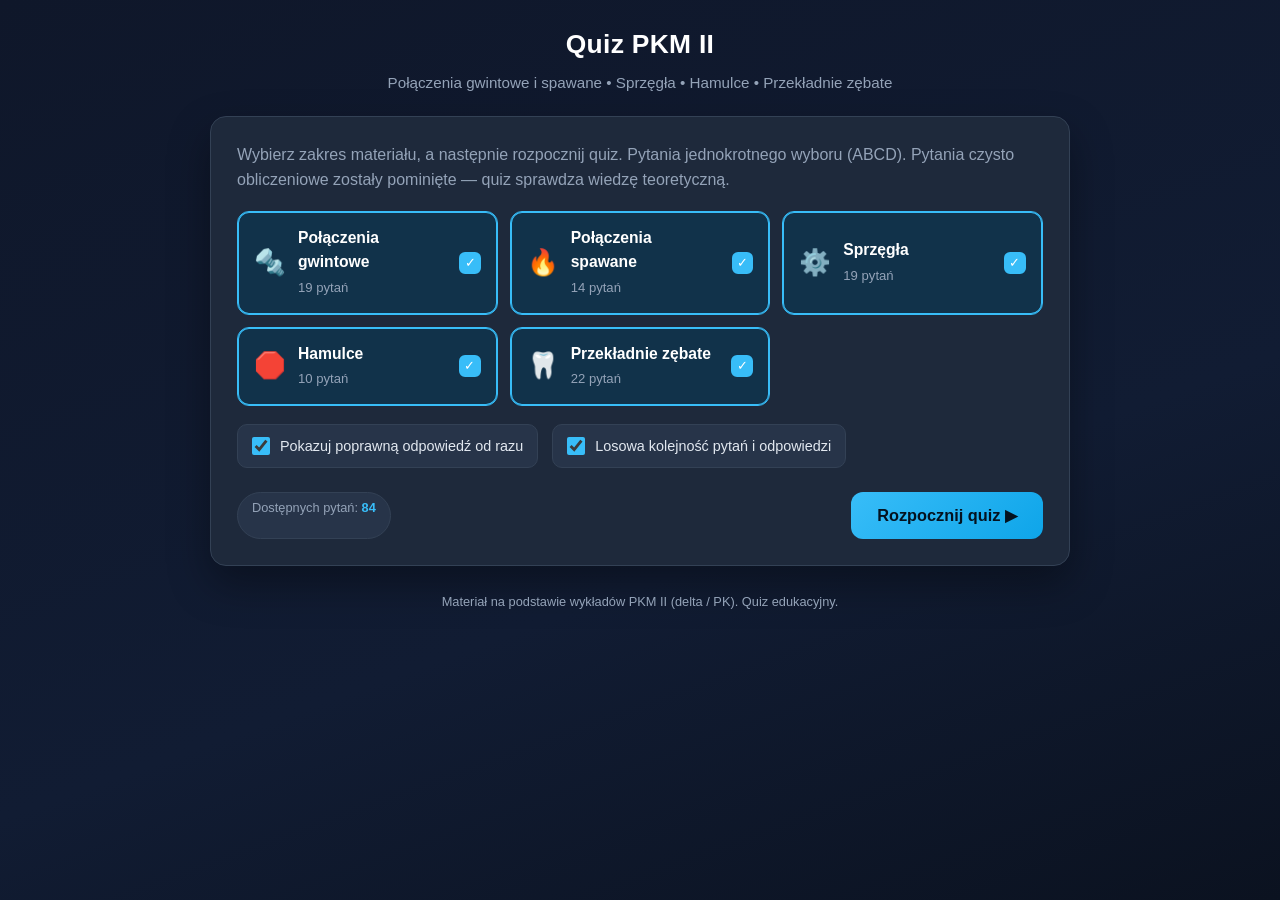
==== index.html @ de13b230 "Add interactive ABCD quiz (PKM II: połączenia, sprzęgła, hamulce, przekładnie) Co-authored-by: Kongz" ====
<!DOCTYPE html>
<html lang="pl">
<head>
<meta charset="UTF-8">
<meta name="viewport" content="width=device-width, initial-scale=1.0">
<title>Quiz PKM II — Połączenia, Sprzęgła, Hamulce, Przekładnie</title>
<style>
  :root{
    --bg:#0f172a; --bg2:#1e293b; --card:#1e293b; --card2:#273449;
    --accent:#38bdf8; --accent2:#0ea5e9; --good:#22c55e; --bad:#ef4444;
    --txt:#e2e8f0; --muted:#94a3b8; --border:#334155; --gold:#fbbf24;
  }
  *{box-sizing:border-box;margin:0;padding:0}
  body{
    font-family:'Segoe UI',Roboto,Helvetica,Arial,sans-serif;
    background:linear-gradient(160deg,#0f172a 0%,#111c33 60%,#0b1220 100%);
    color:var(--txt); min-height:100vh; line-height:1.55;
    padding:24px 14px;
  }
  .wrap{max-width:860px;margin:0 auto}
  header.top{text-align:center;margin-bottom:22px}
  header.top h1{font-size:1.65rem;color:#fff;letter-spacing:.3px}
  header.top p{color:var(--muted);margin-top:6px;font-size:.95rem}
  .card{
    background:var(--card); border:1px solid var(--border);
    border-radius:16px; padding:26px; box-shadow:0 18px 40px rgba(0,0,0,.35);
  }
  .lead{color:var(--muted);margin-bottom:18px;font-size:1rem}
  .topics{display:grid;grid-template-columns:repeat(auto-fit,minmax(220px,1fr));gap:12px;margin:18px 0}
  .topic{
    background:var(--card2); border:1px solid var(--border); border-radius:12px;
    padding:14px 16px; cursor:pointer; display:flex;align-items:center;gap:12px;
    transition:.18s; user-select:none;
  }
  .topic:hover{border-color:var(--accent);transform:translateY(-2px)}
  .topic.sel{border-color:var(--accent);background:#11324a;box-shadow:0 0 0 1px var(--accent) inset}
  .topic .ico{font-size:1.6rem;line-height:1}
  .topic .meta b{display:block;color:#fff;font-size:.98rem}
  .topic .meta span{color:var(--muted);font-size:.82rem}
  .topic .chk{margin-left:auto;width:22px;height:22px;border-radius:6px;border:2px solid var(--border);display:flex;align-items:center;justify-content:center;font-size:.8rem;color:#fff}
  .topic.sel .chk{background:var(--accent);border-color:var(--accent)}
  .row{display:flex;gap:14px;flex-wrap:wrap;align-items:center;margin-top:10px}
  .opt-toggle{display:flex;align-items:center;gap:10px;background:var(--card2);border:1px solid var(--border);border-radius:10px;padding:10px 14px}
  .opt-toggle input{width:18px;height:18px;accent-color:var(--accent)}
  .opt-toggle label{font-size:.9rem;color:var(--txt);cursor:pointer}
  .btn{
    background:linear-gradient(135deg,var(--accent),var(--accent2));
    color:#04121f;font-weight:700;border:none;border-radius:12px;
    padding:14px 26px;font-size:1.02rem;cursor:pointer;transition:.18s;
  }
  .btn:hover{filter:brightness(1.08);transform:translateY(-1px)}
  .btn:disabled{opacity:.45;cursor:not-allowed;transform:none}
  .btn.ghost{background:transparent;border:1px solid var(--border);color:var(--txt);font-weight:600}
  .btn.ghost:hover{border-color:var(--accent)}
  .actions{display:flex;justify-content:space-between;gap:12px;margin-top:24px;flex-wrap:wrap}
  .qhead{display:flex;justify-content:space-between;align-items:center;margin-bottom:14px;flex-wrap:wrap;gap:8px}
  .pill{background:var(--card2);border:1px solid var(--border);border-radius:999px;padding:5px 14px;font-size:.8rem;color:var(--muted)}
  .pill b{color:var(--accent)}
  .bar{height:8px;background:var(--card2);border-radius:999px;overflow:hidden;margin-bottom:22px;border:1px solid var(--border)}
  .bar>i{display:block;height:100%;background:linear-gradient(90deg,var(--accent),var(--good));width:0;transition:width .35s}
  .qtopic{font-size:.78rem;text-transform:uppercase;letter-spacing:1px;color:var(--gold);margin-bottom:8px;font-weight:700}
  .qtext{font-size:1.18rem;color:#fff;margin-bottom:20px;font-weight:600}
  .answers{display:flex;flex-direction:column;gap:12px}
  .ans{
    display:flex;gap:14px;align-items:flex-start;background:var(--card2);
    border:1.5px solid var(--border);border-radius:12px;padding:14px 16px;cursor:pointer;
    transition:.15s;font-size:1rem;
  }
  .ans:hover{border-color:var(--accent)}
  .ans .lt{font-weight:800;color:var(--accent);min-width:22px}
  .ans.sel{border-color:var(--accent);background:#11324a}
  .ans.correct{border-color:var(--good);background:rgba(34,197,94,.13)}
  .ans.correct .lt{color:var(--good)}
  .ans.wrong{border-color:var(--bad);background:rgba(239,68,68,.13)}
  .ans.wrong .lt{color:var(--bad)}
  .ans.locked{cursor:default;pointer-events:none}
  .feedback{margin-top:16px;padding:13px 16px;border-radius:10px;font-size:.95rem;display:none}
  .feedback.show{display:block}
  .feedback.ok{background:rgba(34,197,94,.12);border:1px solid var(--good);color:#bbf7d0}
  .feedback.no{background:rgba(239,68,68,.12);border:1px solid var(--bad);color:#fecaca}
  .score-big{font-size:3.4rem;font-weight:800;text-align:center;color:#fff;line-height:1}
  .score-sub{text-align:center;color:var(--muted);margin:8px 0 4px}
  .grade{text-align:center;font-size:1.3rem;font-weight:700;margin:10px 0 22px}
  .review h3{color:#fff;margin:22px 0 12px;font-size:1.1rem}
  .ritem{background:var(--card2);border:1px solid var(--border);border-radius:12px;padding:14px 16px;margin-bottom:12px}
  .ritem .rq{font-weight:600;color:#fff;margin-bottom:8px}
  .ritem .ra{font-size:.92rem;margin:3px 0}
  .ra.user.bad{color:#fca5a5}
  .ra.corr{color:#86efac}
  .ritem .rtopic{font-size:.72rem;text-transform:uppercase;letter-spacing:1px;color:var(--gold);margin-bottom:6px;font-weight:700}
  .hidden{display:none}
  .center{text-align:center}
  footer{text-align:center;color:var(--muted);font-size:.8rem;margin-top:26px}
  @media(max-width:560px){header.top h1{font-size:1.3rem}.qtext{font-size:1.05rem}.card{padding:18px}}
</style>
</head>
<body>
<div class="wrap">
  <header class="top">
    <h1>Quiz PKM II</h1>
    <p>Połączenia gwintowe i spawane • Sprzęgła • Hamulce • Przekładnie zębate</p>
  </header>

  <section id="start" class="card">
    <p class="lead">Wybierz zakres materiału, a następnie rozpocznij quiz. Pytania jednokrotnego wyboru (ABCD). Pytania czysto obliczeniowe zostały pominięte — quiz sprawdza wiedzę teoretyczną.</p>
    <div class="topics" id="topicList"></div>
    <div class="row">
      <div class="opt-toggle">
        <input type="checkbox" id="optInstant" checked>
        <label for="optInstant">Pokazuj poprawną odpowiedź od razu</label>
      </div>
      <div class="opt-toggle">
        <input type="checkbox" id="optShuffle" checked>
        <label for="optShuffle">Losowa kolejność pytań i odpowiedzi</label>
      </div>
    </div>
    <div class="actions">
      <span class="pill">Dostępnych pytań: <b id="poolCount">0</b></span>
      <button class="btn" id="startBtn">Rozpocznij quiz &#9654;</button>
    </div>
  </section>

  <section id="quiz" class="card hidden">
    <div class="qhead">
      <span class="pill">Pytanie <b id="qNum">1</b> / <span id="qTot">0</span></span>
      <span class="pill">Wynik: <b id="liveScore">0</b></span>
    </div>
    <div class="bar"><i id="progBar"></i></div>
    <div class="qtopic" id="qTopic"></div>
    <div class="qtext" id="qText"></div>
    <div class="answers" id="answers"></div>
    <div class="feedback" id="feedback"></div>
    <div class="actions">
      <button class="btn ghost" id="quitBtn">Zakończ</button>
      <button class="btn" id="nextBtn" disabled>Dalej &#8594;</button>
    </div>
  </section>

  <section id="results" class="card hidden">
    <div class="score-big" id="finalScore">0 / 0</div>
    <div class="score-sub" id="finalPct">0%</div>
    <div class="grade" id="finalGrade"></div>
    <div class="center">
      <button class="btn" id="restartBtn">Zagraj ponownie &#8635;</button>
    </div>
    <div class="review" id="review"></div>
  </section>

  <footer>Materiał na podstawie wykładów PKM II (delta / PK). Quiz edukacyjny.</footer>
</div>

<script>
const TOPICS = {
  gwint:  {name:"Połączenia gwintowe", ico:"\uD83D\uDD29"},
  spaw:   {name:"Połączenia spawane",  ico:"\uD83D\uDD25"},
  sprz:   {name:"Sprzęgła",            ico:"\u2699\uFE0F"},
  ham:    {name:"Hamulce",             ico:"\uD83D\uDED1"},
  przek:  {name:"Przekładnie zębate",  ico:"\uD83E\uDDB7"},
};

const QUESTIONS = [
{t:"gwint",q:"Co oznacza wielkość p_dop (k_d) w połączeniach gwintowych?",
 a:["Dopuszczalny nacisk powierzchniowy między zwojami gwintu","Dopuszczalne naprężenie rozciągające rdzenia śruby","Moment dokręcania nakrętki","Współczynnik tarcia w gwincie"],c:0},
{t:"gwint",q:"Które połączenie gwintowe ma najwyższe dopuszczalne naciski k_d?",
 a:["Ruchowe (przekładnie)","Półruchowe (rzadko poruszane)","Spoczynkowe (elementy złączne)","Wszystkie mają jednakowe"],c:2},
{t:"gwint",q:"Jaką wysokość nakrętki m przyjmuje się dla normalnych łączników gwintowych w połączeniach spoczynkowych?",
 a:["m = 0,8d","m = 0,3d","m = 1,5d","m = 2,5d"],c:0},
{t:"gwint",q:"Jaką wysokość nakrętki przyjmuje się dla połączeń ruchowych?",
 a:["m = 0,5d","m = (1,5 ÷ 2,0)d","m = 0,8d","m = 0,2d"],c:1},
{t:"gwint",q:"Przykładem śruby obciążonej wyłącznie siłą osiową jest:",
 a:["Śruba podnośnika (napędowa)","Hak dźwigowy","Śruba przenosząca siły poprzeczne","Śruba mocująca koło pasowe"],c:1},
{t:"gwint",q:"Śruba podnośnikowa (napędowa) jest typowym przykładem śruby obciążonej:",
 a:["Tylko siłą poprzeczną","Tylko momentem gnącym","Siłą osiową i momentem skręcającym","Wyłącznie wyboczeniem"],c:2},
{t:"gwint",q:"Długie śruby ściskane należy dodatkowo sprawdzić na:",
 a:["Wyboczenie (warunek stateczności)","Naciski dopuszczalne zwojów","Szczelność połączenia","Zmęczenie cieplne"],c:0},
{t:"gwint",q:"Wzór Eulera (σkr = π²E/λ²) stosuje się przy wyboczeniu:",
 a:["Sprężystym (λ ≥ λgr)","Sprężysto-plastycznym (λ < λgr)","Niezależnie od smukłości","Tylko dla śrub krótkich"],c:0},
{t:"gwint",q:"Wzór Tetmajera (σkr = σo − bλ) opisuje wyboczenie:",
 a:["Sprężyste","Sprężysto-plastyczne (λ < λgr)","Wyłącznie statyczne","Zmęczeniowe"],c:1},
{t:"gwint",q:"O charakterze wyboczenia śruby (sprężyste / niesprężyste) decyduje przede wszystkim:",
 a:["Materiał nakrętki","Smukłość λ oraz sposób zamocowania","Skok gwintu","Kolor powłoki ochronnej"],c:1},
{t:"gwint",q:"Optymalnym obciążeniem śruby jest:",
 a:["Obciążenie momentem gnącym","Obciążenie siłą osiową","Obciążenie siłą poprzeczną","Obciążenie cieplne"],c:1},
{t:"gwint",q:"Dodatkowe naprężenia gnące w śrubie (od nieprostopadłości powierzchni oporowej):",
 a:["Zwiększają nośność zmęczeniową","Znacznie obniżają nośność zmęczeniową","Nie mają znaczenia","Występują tylko przy ściskaniu"],c:1},
{t:"gwint",q:"Aby zmniejszyć ugięcie i naprężenia gnące śruby, należy dążyć do tego, by śruba była:",
 a:["Krótka i sztywna (mała smukłość)","Bardziej elastyczna/smukła (duże l/dr)","Wykonana z żeliwa","O dużej średnicy rdzenia"],c:1},
{t:"gwint",q:"Jakie trzy stany rozróżnia się przy analizie śruby napiętej wstępnie?",
 a:["Stan zimny, ciepły i gorący","Stan początkowy, montażowy i roboczy","Stan I, II i III biegu","Stan jałowy, częściowy i pełny"],c:1},
{t:"gwint",q:"Współczynnik χ w połączeniu śrubowym napiętym wstępnie to:",
 a:["Współczynnik obciążenia złącza śrubowego","Współczynnik tarcia gwintu","Smukłość graniczna","Sprawność połączenia"],c:0},
{t:"gwint",q:"Zacisk resztkowy kołnierzy Qz dobiera się tak, aby:",
 a:["Zminimalizować masę śruby","Zapewnić szczelność połączenia","Zwiększyć skok gwintu","Wyeliminować tarcie"],c:1},
{t:"gwint",q:"Liczba czynnych zwojów gwintu nakrętki i zależy głównie od:",
 a:["Wysokości nakrętki, skoku i krotności gwintu","Koloru materiału","Momentu gnącego","Prędkości obrotowej"],c:0},
{t:"gwint",q:"Współczynnik swobodnej długości μw przy wyboczeniu śruby zależy od:",
 a:["Materiału nakrętki","Sposobu zamocowania (utwierdzenia) śruby","Skoku gwintu","Temperatury otoczenia"],c:1},
{t:"gwint",q:"Warunek wytrzymałościowy śruby obciążonej siłą osiową dotyczy przede wszystkim:",
 a:["Naprężeń ścinających","Naprężeń rozciągających w rdzeniu","Naprężeń docisku zwojów","Momentu skręcającego"],c:1},

{t:"spaw",q:"Połączenie spawane zalicza się do połączeń:",
 a:["Rozłącznych","Nierozłącznych","Spoczynkowych ruchomych","Ciernych"],c:1},
{t:"spaw",q:"Spoina powstaje w wyniku:",
 a:["Skręcenia śrub","Stopienia i krzepnięcia stopiwa oraz materiałów rodzimych","Zgrzewania na zimno","Klejenia powierzchni"],c:1},
{t:"spaw",q:"Spoinami czołowymi łączy się elementy:",
 a:["Nasunięte na siebie przez otwory","Dosunięte do siebie czołami","Nachylone, wypełniając kąt między nimi","Tylko rury"],c:1},
{t:"spaw",q:"Kształt rowka spoiny czołowej przypomina wielkie litery:",
 a:["A, B, C, D","I, V, Y, X, U, J, K","O, P, Q, R","L, M, N, T"],c:1},
{t:"spaw",q:"Spoina pachwinowa ma w przekroju kształt:",
 a:["Trójkąta równoramiennego","Koła","Prostokąta","Trapezu"],c:0},
{t:"spaw",q:"Spoinami pachwinowymi łączy się elementy:",
 a:["Dosunięte czołami","Nachylone względem siebie, wypełniając spoiwem kąt","Tylko o jednakowej grubości","Wyłącznie blachy cienkie"],c:1},
{t:"spaw",q:"Spoinami otworowymi łączy się elementy:",
 a:["Dosunięte czołami","Nasunięte na siebie — w jednym wykonuje się otwory wypełniane spoiną","Nachylone pod kątem prostym","Rozsunięte i opasane cięgnem"],c:1},
{t:"spaw",q:"We wzorze na naprężenie dopuszczalne w spoinie k' = z₀·z·k_r, wielkość z₀ oznacza:",
 a:["Współczynnik jakości spoiny","Współczynnik wytrzymałości statycznej","Naprężenie dopuszczalne materiału rodzimego","Liczbę spoin"],c:1},
{t:"spaw",q:"Współczynnik jakości spoiny z (0,5 ÷ 1,0) zależy od:",
 a:["Konstrukcji i staranności wykonania spoiny","Temperatury otoczenia","Koloru materiału","Prędkości spawania wyłącznie"],c:0},
{t:"spaw",q:"Skrót SWC w połączeniu spawanym oznacza:",
 a:["Strefę wpływu ciepła","Standardowy współczynnik ciągliwości","Spoinę współczynnikową czołową","Stan wytrzymałości chwilowej"],c:0},
{t:"spaw",q:"Wg Eurokodu 3 efektywną grubość spoiny pachwinowej a przyjmuje się jako:",
 a:["Pełną szerokość elementu","Wysokość największego trójkąta wpisanego w przekrój spoiny","Grubość cieńszego elementu","Długość lica spoiny"],c:1},
{t:"spaw",q:"Minimum technologiczne grubości spoiny pachwinowej wg Eurokodu 3 wynosi:",
 a:["a ≥ 1 mm","a ≥ 3 mm","a ≥ 10 mm","a ≥ 0,5 mm"],c:1},
{t:"spaw",q:"Sprężysto-plastyczny stan odkształceń w spoinie:",
 a:["Jest dopuszczalny przy obciążeniach statycznych, ale niepożądany przy zmęczeniowych","Jest zawsze niedopuszczalny","Występuje tylko w spoinach otworowych","Zwiększa trwałość zmęczeniową"],c:0},
{t:"spaw",q:"Zasadniczym elementem złącza spawanego jest:",
 a:["Nit","Spoina","Nakrętka","Kołek"],c:1},

{t:"sprz",q:"Sprzęgło to zespół służący do:",
 a:["Trwałej zmiany kierunku momentu obrotowego","Łączenia wałów i przekazywania momentu obrotowego bez trwałej zmiany jego wartości i kierunku","Hamowania członu ruchomego","Zmiany prędkości obrotowej i momentu"],c:1},
{t:"sprz",q:"Z jakich podstawowych członów składa się sprzęgło?",
 a:["Czynnego (napędzającego), biernego (napędzanego) i łącznika","Tłoka, korbowodu i wału","Bębna, szczęki i okładziny","Zębnika, koła i wałka pośredniego"],c:0},
{t:"sprz",q:"Który z poniższych NIE jest rodzajem łącznika w sprzęgle?",
 a:["Ciało stałe (mechaniczny)","Siły pola elektromagnetycznego","Ciecz (hydrodynamiczny)","Strumień świetlny"],c:3},
{t:"sprz",q:"Przemieszczenia względne wałów łączonych sprzęgłem dzieli się na:",
 a:["Osiowe, promieniowe i kątowe","Pionowe, poziome i skośne","Statyczne, dynamiczne i cieplne","Sprężyste i plastyczne"],c:0},
{t:"sprz",q:"Współczynnik przeciążenia K wiąże moment maksymalny z nominalnym wzorem:",
 a:["Mmax = K + M","Mmax = K · M","Mmax = M / K","Mmax = K²·M"],c:1},
{t:"sprz",q:"Do sprzęgieł nierozłącznych mechanicznych zalicza się:",
 a:["Sztywne, samonastawne i podatne","Cierne i elektromagnetyczne","Odśrodkowe i bezpieczeństwa","Hydrodynamiczne i synchroniczne"],c:0},
{t:"sprz",q:"Sprzęgła nierozłączne to takie, w których:",
 a:["Można je rozłączyć w dowolnej chwili pracy","Człon czynny i bierny połączone są trwale — rozłączane tylko przy demontażu","Moment przenoszony jest przez tarcie","Następuje samoczynne rozłączenie po przeciążeniu"],c:1},
{t:"sprz",q:"Sprzęgła sztywne wymagają od łączonych wałów:",
 a:["Dużej niewspółosiowości","Zachowania współosiowości","Zmiennego kąta przekoszenia","Dużych drgań skrętnych"],c:1},
{t:"sprz",q:"Sprzęgła samonastawne umożliwiają łączenie wałów:",
 a:["Przy dużych zmianach położenia kątowego","W przypadku niewielkich zmian względnego położenia osi","Tylko idealnie współosiowych","Wyłącznie w napędach hydraulicznych"],c:1},
{t:"sprz",q:"Sprzęgła podatne stosuje się głównie, gdy w układzie występują:",
 a:["Duże drgania (tłumienie drgań skrętnych)","Wyłącznie obciążenia statyczne","Bardzo małe prędkości","Brak momentu obrotowego"],c:0},
{t:"sprz",q:"Zamierzone zmiany położenia kątowego wałów realizuje się przy pomocy sprzęgieł:",
 a:["Sztywnych","Przegubowych (Cardana)","Ciernych wielopłytkowych","Odśrodkowych"],c:1},
{t:"sprz",q:"Pojedyncze sprzęgło przegubowe (Cardana) przenosi ruch:",
 a:["Zawsze jednostajnie","Niejednostajnie (zmienna prędkość kątowa wału biernego)","Bez przenoszenia momentu","Tylko przy współosiowości"],c:1},
{t:"sprz",q:"Zastosowanie podwójnego sprzęgła przegubowego z wałkiem pośrednim pozwala na:",
 a:["Synchronizację prędkości kątowych — jednostajną pracę maszyny","Zwiększenie niejednostajności biegu","Eliminację momentu obrotowego","Zamianę ruchu obrotowego na postępowy"],c:0},
{t:"sprz",q:"W sprzęgłach ciernych moment obrotowy przenoszony jest przez:",
 a:["Tarcie (warunek M_T ≥ K·M)","Zazębienie kół zębatych","Pole elektromagnetyczne","Strumień cieczy"],c:0},
{t:"sprz",q:"Do sprzęgieł samoczynnych zalicza się sprzęgła:",
 a:["Bezpieczeństwa, jednokierunkowe i odśrodkowe","Sztywne i podatne","Synchroniczne i kształtowe","Przegubowe i teleskopowe"],c:0},
{t:"sprz",q:"Sprzęgło bezpieczeństwa (np. kulkowe, wielopłytkowe) działa tak, że:",
 a:["Trwale blokuje wały","Po przeciążeniu następuje poślizg i spadek przenoszonego momentu","Zwiększa moment przy przeciążeniu","Zmienia kierunek obrotów"],c:1},
{t:"sprz",q:"Niemiecka norma DIN 740-2 dotyczy przede wszystkim:",
 a:["Wymiarowania i doboru sprzęgieł podatnych","Obliczeń spoin pachwinowych","Doboru łożysk tocznych","Geometrii kół zębatych"],c:0},
{t:"sprz",q:"O wyborze rodzaju sprzęgła (np. cierne vs synchroniczne) decyduje głównie:",
 a:["Kolor obudowy","Różnica prędkości łączonych wałów","Masa nakrętki","Liczba zębów koła"],c:1},
{t:"sprz",q:"Nominalny moment obrotowy przenoszony przez sprzęgło można wyznaczyć ze wzoru:",
 a:["M = N/ω (gdzie N – moc, ω – prędkość kątowa)","M = ω/N","M = N·ω²","M = z·m"],c:0},

{t:"ham",q:"Hamulce są elementami układu napędowego służącymi do:",
 a:["Zatrzymania, regulacji prędkości lub utrzymania układu w stałym położeniu","Zwiększania momentu obrotowego","Zmiany przełożenia geometrycznego","Smarowania łożysk"],c:0},
{t:"ham",q:"Zadanie hamowania realizowane jest przez:",
 a:["Zazębienie kół","Sprzężenie cierne członu poruszającego się z członem nieruchomym","Pole magnetyczne wału","Przepływ cieczy chłodzącej"],c:1},
{t:"ham",q:"Podstawowa różnica między hamulcem a sprzęgłem polega na tym, że w hamulcu:",
 a:["Oba człony się obracają","Jeden z członów połączony jest z elementem nieruchomym","Nie występuje tarcie","Moment jest zawsze większy"],c:1},
{t:"ham",q:"Który podział hamulców stosowanych w układach napędowych jest poprawny?",
 a:["Klockowe, szczękowe, tarczowe, taśmowe","Sztywne, podatne, cierne","Czołowe, śrubowe, ślimakowe","Osiowe, promieniowe, kątowe"],c:0},
{t:"ham",q:"Hamulce szczękowe (bębnowe) stosuje się najczęściej w:",
 a:["Pojazdach","Zegarach","Pompach wirowych","Liniach przesyłowych energii"],c:0},
{t:"ham",q:"Hamulce klockowe (jedno- i dwuklockowe) stosuje się głównie w:",
 a:["Maszynach ogólnego przeznaczenia, dźwignicach, kolejkach górskich","Wyłącznie w zegarkach","Tylko w przekładniach ślimakowych","Tylko w sprzęgłach hydraulicznych"],c:0},
{t:"ham",q:"W hamulcu taśmowym wartość siły naciągu taśmy opisuje (wzór Eulera):",
 a:["S₁ = S₂ · e^(μα)","S₁ = S₂ + μα","S₁ = S₂ / μ","S₁ = μ·N·R"],c:0},
{t:"ham",q:"Rolę hamulca może spełniać większość sprzęgieł:",
 a:["Nierozłącznych","Rozłącznych","Sztywnych","Samonastawnych"],c:1},
{t:"ham",q:"Hamulec taśmowy różnicowy przy niewłaściwym doborze parametrów może działać jak:",
 a:["Multiplikator","Zapadka","Sprzęgło synchroniczne","Wariator"],c:1},
{t:"ham",q:"Hamulce taśmowe stosuje się przede wszystkim jako:",
 a:["Hamulce pomocnicze i postojowe","Główne hamulce robocze obrabiarek","Sprzęgła rozruchowe","Elementy uszczelniające"],c:0},

{t:"przek",q:"Przekładnia to mechanizm służący do przenoszenia ruchu obrotowego z jednoczesną zmianą:",
 a:["Prędkości kątowej ω i momentu obrotowego M","Wyłącznie temperatury","Tylko kierunku siły osiowej","Jedynie skoku gwintu"],c:0},
{t:"przek",q:"Ogólna sprawność klasycznego układu napędowego (silnik–przekładnia–maszyna) wynosi:",
 a:["η = η₁ + η₂ + η₃","η = η₁ · η₂ · η₃","η = η₁ / η₂","η = η₁ − η₂ − η₃"],c:1},
{t:"przek",q:"Przełożenie kinematyczne i definiuje się jako:",
 a:["Stosunek prędkości kątowych: i = ω₁/ω₂ = n₁/n₂","Stosunek średnic: d₂/d₁","Iloczyn momentów","Sumę liczby zębów"],c:0},
{t:"przek",q:"Przełożenie geometryczne u definiuje się jako:",
 a:["u = ω₁/ω₂","u = d₂/d₁ = z₂/z₁","u = M₂/M₁","u = π·m"],c:1},
{t:"przek",q:"Reduktor to przekładnia, w której:",
 a:["i > 1 — następuje redukcja obrotów i wzrost momentu, zębnik jest kołem czynnym","i < 1 — następuje wzrost obrotów","Nie zmienia się ani prędkość, ani moment","Koło duże jest zawsze czynne"],c:0},
{t:"przek",q:"Multiplikator to przekładnia, w której:",
 a:["i > 1 — redukcja obrotów","i < 1 — przyspieszenie (zwiększenie liczby obrotów), koło jest czynne","Moment rośnie nieskończenie","Zębnik jest zawsze bierny"],c:1},
{t:"przek",q:"Zgodnie z klasyfikacją, przekładnie mechaniczne dzielą się na:",
 a:["Zębate, cięgnowe i cierne","Spoczynkowe, ruchowe i półruchowe","Sztywne, podatne i przegubowe","Klockowe, taśmowe i tarczowe"],c:0},
{t:"przek",q:"Do przekładni cięgnowych zalicza się przekładnie:",
 a:["Czołowe i śrubowe","Pasowe, linowe i łańcuchowe","Walcowe i stożkowe","Planetarne i ślimakowe"],c:1},
{t:"przek",q:"Zębnikiem nazywamy:",
 a:["Koło o mniejszej liczbie zębów (zwykle napędzające)","Koło o większej liczbie zębów","Wałek pośredni","Obudowę przekładni"],c:0},
{t:"przek",q:"Ze względu na kształt linii zęba przekładnie zębate dzielimy m.in. na zęby:",
 a:["Proste, skośne, strzałkowe i łukowe","Czerwone, zielone i niebieskie","Statyczne i dynamiczne","Osiowe i promieniowe"],c:0},
{t:"przek",q:"Wśród zalet przekładni zębatych wymienia się:",
 a:["Dużą sprawność (0,98–0,99) i zwartą budowę","Bezgłośną pracę zębów prostych","Niski koszt wykonania kół","Brak konieczności smarowania"],c:0},
{t:"przek",q:"Wadą przekładni zębatych o zębach prostych jest:",
 a:["Mała sprawność","Głośna praca","Niemożność przenoszenia dużych mocy","Brak zwartości budowy"],c:1},
{t:"przek",q:"Główną zaletą zarysu ewolwentowego zęba jest:",
 a:["Mała wrażliwość na odchyłki odległości osi (stałe przełożenie kinematyczne)","Brak nacisków Hertza","Zerowy koszt wykonania","Eliminacja konieczności korekcji"],c:0},
{t:"przek",q:"Wadą zazębienia zewnętrznego o zarysie ewolwentowym jest:",
 a:["Współpraca powierzchni wypukłych — duże naciski stykowe Hertza","Niemożność doboru kół w pary","Brak ciągłości zazębienia","Zbyt cicha praca"],c:0},
{t:"przek",q:"Podstawowe prawo zazębienia mówi, że dla stałego przełożenia wspólna normalna w punkcie styku zębów:",
 a:["Musi dzielić odcinek między osiami O₁O₂ w stałym stosunku równym przełożeniu","Musi być prostopadła do osi","Powinna przechodzić przez wierzchołek zęba","Powinna być styczna do okręgu wierzchołkowego"],c:0},
{t:"przek",q:"Graniczna liczba zębów dla koła walcowego (α = 20°, h*a = 1) wynosi teoretycznie:",
 a:["zg = 17 (praktycznie 14)","zg = 5","zg = 50","zg = 100"],c:0},
{t:"przek",q:"Podcięcie podstawy zęba (podcięcie stopy) następuje, gdy liczba zębów:",
 a:["z < zg (mniejsza od granicznej)","z = zg","z > zg","z jest parzysta"],c:0},
{t:"przek",q:"Korekcję zarysu (przesunięcie x) stosuje się m.in. w celu:",
 a:["Uniknięcia podcięcia zęba przy małej liczbie zębów","Zwiększenia masy koła","Zmiany koloru zęba","Eliminacji smarowania"],c:0},
{t:"przek",q:"Korekcja zerowa (P-0) charakteryzuje się tym, że:",
 a:["x₁ = −x₂ i nie zmienia się odległość osi","x₁ = x₂ i odległość osi rośnie","Stosuje się ją tylko w przekładniach ślimakowych","Powoduje zawsze podcięcie zęba"],c:0},
{t:"przek",q:"W przekładni stożkowej hipoidalnej, w porównaniu ze stożkową czołową:",
 a:["Oś zębnika jest przesunięta względem osi koła — większa wytrzymałość i lepsza płynność","Sprawność wynosi 100%","Nie ma zazębienia","Koła muszą leżeć na wspólnej osi"],c:0},
{t:"przek",q:"Koło zębate współpracujące z zębatką prostą (listwą) służy do:",
 a:["Zamiany ruchu obrotowego na postępowy i odwrotnie","Zwiększenia momentu skręcającego nieskończenie","Hamowania bębna","Tłumienia drgań skrętnych"],c:0},
{t:"przek",q:"Średnicę podziałową koła zębatego określa zależność:",
 a:["d = z · m (gdzie m – moduł, z – liczba zębów)","d = m / z","d = z + m","d = π / m"],c:0},
];

const $=id=>document.getElementById(id);
const startEl=$('start'),quizEl=$('quiz'),resEl=$('results');
let selected=new Set(Object.keys(TOPICS));
let game=null;

function buildTopics(){
  const list=$('topicList'); list.innerHTML='';
  Object.entries(TOPICS).forEach(([k,v])=>{
    const cnt=QUESTIONS.filter(q=>q.t===k).length;
    const d=document.createElement('div');
    d.className='topic sel'; d.dataset.k=k;
    d.innerHTML='<span class="ico">'+v.ico+'</span>'+
      '<span class="meta"><b>'+v.name+'</b><span>'+cnt+' pytań</span></span>'+
      '<span class="chk">&#10003;</span>';
    d.onclick=()=>{
      if(selected.has(k)){selected.delete(k);d.classList.remove('sel');}
      else{selected.add(k);d.classList.add('sel');}
      updatePool();
    };
    list.appendChild(d);
  });
  updatePool();
}
function updatePool(){
  const n=QUESTIONS.filter(q=>selected.has(q.t)).length;
  $('poolCount').textContent=n;
  $('startBtn').disabled=n===0;
}
function shuffle(a){for(let i=a.length-1;i>0;i--){const j=Math.floor(Math.random()*(i+1));[a[i],a[j]]=[a[j],a[i]];}return a;}

function startQuiz(){
  const instant=$('optInstant').checked;
  const doShuffle=$('optShuffle').checked;
  let pool=QUESTIONS.filter(q=>selected.has(q.t)).map(q=>{
    let opts=q.a.map((text,i)=>({text,correct:i===q.c}));
    if(doShuffle) shuffle(opts);
    return {t:q.t,q:q.q,opts};
  });
  if(doShuffle) shuffle(pool);
  game={pool,idx:0,score:0,answers:[],instant};
  startEl.classList.add('hidden');resEl.classList.add('hidden');
  quizEl.classList.remove('hidden');
  $('qTot').textContent=pool.length;
  renderQ();
}

function renderQ(){
  const g=game,item=g.pool[g.idx];
  $('qNum').textContent=g.idx+1;
  $('liveScore').textContent=g.score;
  $('progBar').style.width=((g.idx)/g.pool.length*100)+'%';
  $('qTopic').textContent=TOPICS[item.t].name;
  $('qText').textContent=item.q;
  const fb=$('feedback');fb.className='feedback';fb.textContent='';
  const wrap=$('answers');wrap.innerHTML='';
  const letters=['A','B','C','D'];
  item.opts.forEach((o,i)=>{
    const el=document.createElement('div');
    el.className='ans';
    el.innerHTML='<span class="lt">'+letters[i]+'</span><span>'+o.text+'</span>';
    el.onclick=()=>choose(i,el);
    wrap.appendChild(el);
  });
  $('nextBtn').disabled=true;
  $('nextBtn').innerHTML=(g.idx===g.pool.length-1)?'Zakończ &#10003;':'Dalej &#8594;';
}

function choose(i,el){
  const g=game,item=g.pool[g.idx];
  if(item._answered) return;
  item._answered=true; item._pick=i;
  const correctIdx=item.opts.findIndex(o=>o.correct);
  const isCorrect=item.opts[i].correct;
  if(isCorrect) g.score++;
  g.answers.push({t:item.t,q:item.q,pickText:item.opts[i].text,corrText:item.opts[correctIdx].text,ok:isCorrect});
  const nodes=$('answers').children;
  for(const n of nodes) n.classList.add('locked');
  if(g.instant){
    nodes[i].classList.add(isCorrect?'correct':'wrong');
    nodes[correctIdx].classList.add('correct');
    const fb=$('feedback');
    if(isCorrect){fb.className='feedback show ok';fb.textContent='\u2714 Poprawna odpowiedź!';}
    else{fb.className='feedback show no';fb.textContent='\u2717 Niepoprawnie. Poprawna odpowiedź: '+item.opts[correctIdx].text;}
  }else{
    nodes[i].classList.add('sel');
  }
  $('liveScore').textContent=g.score;
  $('nextBtn').disabled=false;
}

function nextQ(){
  const g=game;
  if(g.idx===g.pool.length-1){return showResults();}
  g.idx++; renderQ();
}

function showResults(){
  const g=game;
  quizEl.classList.add('hidden');resEl.classList.remove('hidden');
  const tot=g.pool.length,sc=g.score,pct=Math.round(sc/tot*100);
  $('finalScore').textContent=sc+' / '+tot;
  $('finalPct').textContent=pct+'% poprawnych odpowiedzi';
  let grade,color;
  if(pct>=90){grade='Doskonale! \uD83C\uDFC6';color='#22c55e';}
  else if(pct>=75){grade='Bardzo dobrze \uD83D\uDC4D';color='#4ade80';}
  else if(pct>=50){grade='Nieźle, ale warto powtórzyć \uD83D\uDCD8';color='#fbbf24';}
  else{grade='Wymaga powtórki materiału \uD83D\uDCDA';color='#ef4444';}
  const gEl=$('finalGrade');gEl.textContent=grade;gEl.style.color=color;
  const rev=$('review');
  const wrong=g.answers.filter(a=>!a.ok);
  if(wrong.length===0){
    rev.innerHTML='<h3>Wszystkie odpowiedzi poprawne — gratulacje! \uD83C\uDF89</h3>';
  }else{
    let html='<h3>Pytania do powtórki ('+wrong.length+'):</h3>';
    wrong.forEach(a=>{
      html+='<div class="ritem">'+
        '<div class="rtopic">'+TOPICS[a.t].name+'</div>'+
        '<div class="rq">'+a.q+'</div>'+
        '<div class="ra user bad">Twoja odpowiedź: '+a.pickText+'</div>'+
        '<div class="ra corr">Poprawnie: '+a.corrText+'</div>'+
      '</div>';
    });
    rev.innerHTML=html;
  }
  window.scrollTo({top:0,behavior:'smooth'});
}

$('startBtn').onclick=startQuiz;
$('nextBtn').onclick=nextQ;
$('quitBtn').onclick=showResults;
$('restartBtn').onclick=()=>{resEl.classList.add('hidden');startEl.classList.remove('hidden');window.scrollTo({top:0,behavior:'smooth'});};
buildTopics();
</script>
</body>
</html>
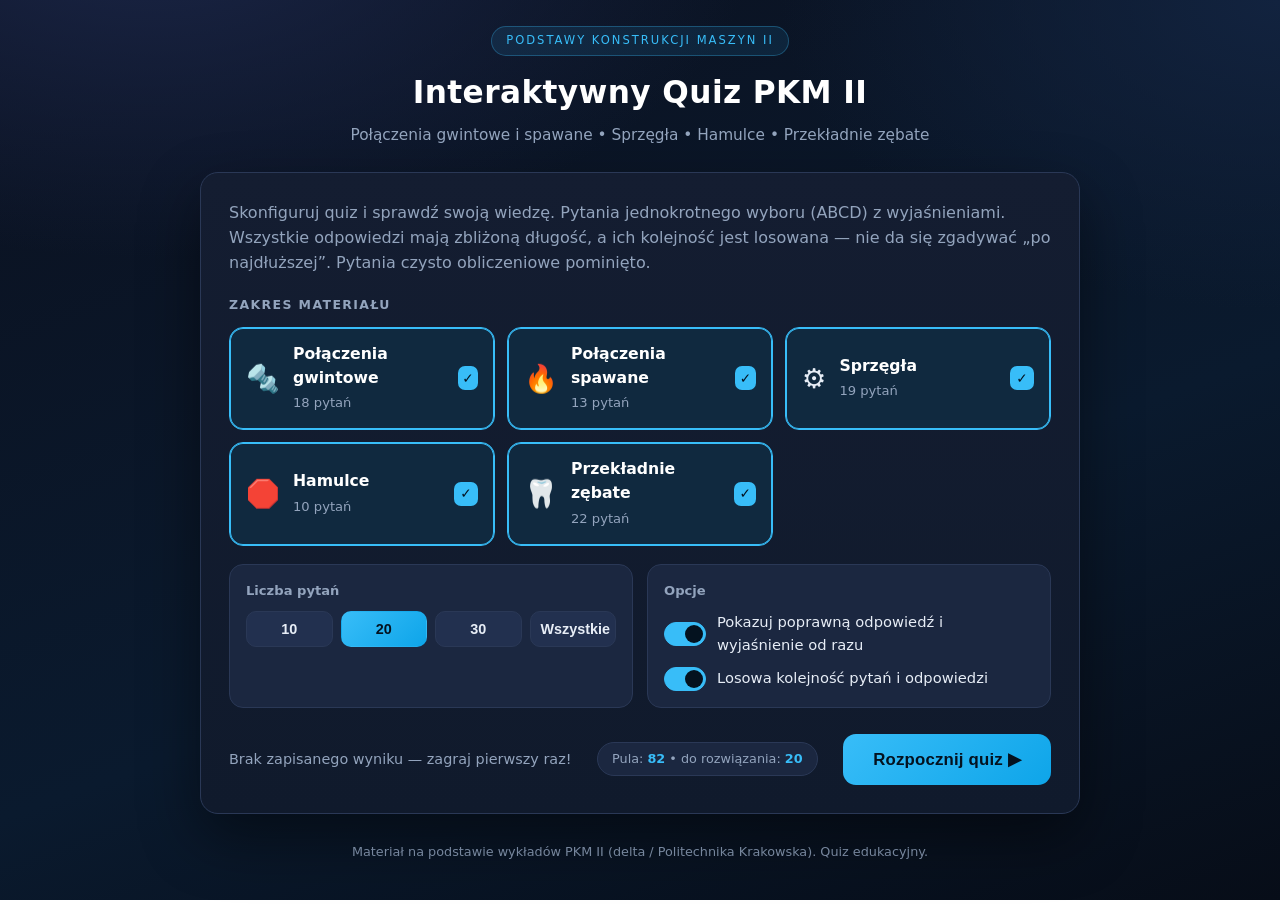
==== commit 61645b0d: "Rewrite quiz: balanced answer lengths + explanations, modular app (timer, topic breakdown, keyboard," ====
--- a/index.html
+++ b/index.html
@@ -4,467 +4,93 @@
 <meta charset="UTF-8">
 <meta name="viewport" content="width=device-width, initial-scale=1.0">
 <title>Quiz PKM II — Połączenia, Sprzęgła, Hamulce, Przekładnie</title>
-<style>
-  :root{
-    --bg:#0f172a; --bg2:#1e293b; --card:#1e293b; --card2:#273449;
-    --accent:#38bdf8; --accent2:#0ea5e9; --good:#22c55e; --bad:#ef4444;
-    --txt:#e2e8f0; --muted:#94a3b8; --border:#334155; --gold:#fbbf24;
-  }
-  *{box-sizing:border-box;margin:0;padding:0}
-  body{
-    font-family:'Segoe UI',Roboto,Helvetica,Arial,sans-serif;
-    background:linear-gradient(160deg,#0f172a 0%,#111c33 60%,#0b1220 100%);
-    color:var(--txt); min-height:100vh; line-height:1.55;
-    padding:24px 14px;
-  }
-  .wrap{max-width:860px;margin:0 auto}
-  header.top{text-align:center;margin-bottom:22px}
-  header.top h1{font-size:1.65rem;color:#fff;letter-spacing:.3px}
-  header.top p{color:var(--muted);margin-top:6px;font-size:.95rem}
-  .card{
-    background:var(--card); border:1px solid var(--border);
-    border-radius:16px; padding:26px; box-shadow:0 18px 40px rgba(0,0,0,.35);
-  }
-  .lead{color:var(--muted);margin-bottom:18px;font-size:1rem}
-  .topics{display:grid;grid-template-columns:repeat(auto-fit,minmax(220px,1fr));gap:12px;margin:18px 0}
-  .topic{
-    background:var(--card2); border:1px solid var(--border); border-radius:12px;
-    padding:14px 16px; cursor:pointer; display:flex;align-items:center;gap:12px;
-    transition:.18s; user-select:none;
-  }
-  .topic:hover{border-color:var(--accent);transform:translateY(-2px)}
-  .topic.sel{border-color:var(--accent);background:#11324a;box-shadow:0 0 0 1px var(--accent) inset}
-  .topic .ico{font-size:1.6rem;line-height:1}
-  .topic .meta b{display:block;color:#fff;font-size:.98rem}
-  .topic .meta span{color:var(--muted);font-size:.82rem}
-  .topic .chk{margin-left:auto;width:22px;height:22px;border-radius:6px;border:2px solid var(--border);display:flex;align-items:center;justify-content:center;font-size:.8rem;color:#fff}
-  .topic.sel .chk{background:var(--accent);border-color:var(--accent)}
-  .row{display:flex;gap:14px;flex-wrap:wrap;align-items:center;margin-top:10px}
-  .opt-toggle{display:flex;align-items:center;gap:10px;background:var(--card2);border:1px solid var(--border);border-radius:10px;padding:10px 14px}
-  .opt-toggle input{width:18px;height:18px;accent-color:var(--accent)}
-  .opt-toggle label{font-size:.9rem;color:var(--txt);cursor:pointer}
-  .btn{
-    background:linear-gradient(135deg,var(--accent),var(--accent2));
-    color:#04121f;font-weight:700;border:none;border-radius:12px;
-    padding:14px 26px;font-size:1.02rem;cursor:pointer;transition:.18s;
-  }
-  .btn:hover{filter:brightness(1.08);transform:translateY(-1px)}
-  .btn:disabled{opacity:.45;cursor:not-allowed;transform:none}
-  .btn.ghost{background:transparent;border:1px solid var(--border);color:var(--txt);font-weight:600}
-  .btn.ghost:hover{border-color:var(--accent)}
-  .actions{display:flex;justify-content:space-between;gap:12px;margin-top:24px;flex-wrap:wrap}
-  .qhead{display:flex;justify-content:space-between;align-items:center;margin-bottom:14px;flex-wrap:wrap;gap:8px}
-  .pill{background:var(--card2);border:1px solid var(--border);border-radius:999px;padding:5px 14px;font-size:.8rem;color:var(--muted)}
-  .pill b{color:var(--accent)}
-  .bar{height:8px;background:var(--card2);border-radius:999px;overflow:hidden;margin-bottom:22px;border:1px solid var(--border)}
-  .bar>i{display:block;height:100%;background:linear-gradient(90deg,var(--accent),var(--good));width:0;transition:width .35s}
-  .qtopic{font-size:.78rem;text-transform:uppercase;letter-spacing:1px;color:var(--gold);margin-bottom:8px;font-weight:700}
-  .qtext{font-size:1.18rem;color:#fff;margin-bottom:20px;font-weight:600}
-  .answers{display:flex;flex-direction:column;gap:12px}
-  .ans{
-    display:flex;gap:14px;align-items:flex-start;background:var(--card2);
-    border:1.5px solid var(--border);border-radius:12px;padding:14px 16px;cursor:pointer;
-    transition:.15s;font-size:1rem;
-  }
-  .ans:hover{border-color:var(--accent)}
-  .ans .lt{font-weight:800;color:var(--accent);min-width:22px}
-  .ans.sel{border-color:var(--accent);background:#11324a}
-  .ans.correct{border-color:var(--good);background:rgba(34,197,94,.13)}
-  .ans.correct .lt{color:var(--good)}
-  .ans.wrong{border-color:var(--bad);background:rgba(239,68,68,.13)}
-  .ans.wrong .lt{color:var(--bad)}
-  .ans.locked{cursor:default;pointer-events:none}
-  .feedback{margin-top:16px;padding:13px 16px;border-radius:10px;font-size:.95rem;display:none}
-  .feedback.show{display:block}
-  .feedback.ok{background:rgba(34,197,94,.12);border:1px solid var(--good);color:#bbf7d0}
-  .feedback.no{background:rgba(239,68,68,.12);border:1px solid var(--bad);color:#fecaca}
-  .score-big{font-size:3.4rem;font-weight:800;text-align:center;color:#fff;line-height:1}
-  .score-sub{text-align:center;color:var(--muted);margin:8px 0 4px}
-  .grade{text-align:center;font-size:1.3rem;font-weight:700;margin:10px 0 22px}
-  .review h3{color:#fff;margin:22px 0 12px;font-size:1.1rem}
-  .ritem{background:var(--card2);border:1px solid var(--border);border-radius:12px;padding:14px 16px;margin-bottom:12px}
-  .ritem .rq{font-weight:600;color:#fff;margin-bottom:8px}
-  .ritem .ra{font-size:.92rem;margin:3px 0}
-  .ra.user.bad{color:#fca5a5}
-  .ra.corr{color:#86efac}
-  .ritem .rtopic{font-size:.72rem;text-transform:uppercase;letter-spacing:1px;color:var(--gold);margin-bottom:6px;font-weight:700}
-  .hidden{display:none}
-  .center{text-align:center}
-  footer{text-align:center;color:var(--muted);font-size:.8rem;margin-top:26px}
-  @media(max-width:560px){header.top h1{font-size:1.3rem}.qtext{font-size:1.05rem}.card{padding:18px}}
-</style>
+<link rel="stylesheet" href="styles.css">
 </head>
 <body>
 <div class="wrap">
   <header class="top">
-    <h1>Quiz PKM II</h1>
+    <div class="badge-top">Podstawy Konstrukcji Maszyn II</div>
+    <h1>Interaktywny Quiz PKM II</h1>
     <p>Połączenia gwintowe i spawane • Sprzęgła • Hamulce • Przekładnie zębate</p>
   </header>
 
-  <section id="start" class="card">
-    <p class="lead">Wybierz zakres materiału, a następnie rozpocznij quiz. Pytania jednokrotnego wyboru (ABCD). Pytania czysto obliczeniowe zostały pominięte — quiz sprawdza wiedzę teoretyczną.</p>
+  <!-- ===== EKRAN STARTOWY ===== -->
+  <section id="setup" class="card">
+    <p class="lead">Skonfiguruj quiz i sprawdź swoją wiedzę. Pytania jednokrotnego wyboru (ABCD) z wyjaśnieniami. Wszystkie odpowiedzi mają zbliżoną długość, a ich kolejność jest losowana — nie da się zgadywać „po najdłuższej”. Pytania czysto obliczeniowe pominięto.</p>
+
+    <div class="section-label">Zakres materiału</div>
     <div class="topics" id="topicList"></div>
-    <div class="row">
-      <div class="opt-toggle">
-        <input type="checkbox" id="optInstant" checked>
-        <label for="optInstant">Pokazuj poprawną odpowiedź od razu</label>
+
+    <div class="opts-grid">
+      <div class="field">
+        <div class="fl">Liczba pytań</div>
+        <div class="seg" id="countSeg"></div>
       </div>
-      <div class="opt-toggle">
-        <input type="checkbox" id="optShuffle" checked>
-        <label for="optShuffle">Losowa kolejność pytań i odpowiedzi</label>
+      <div class="field">
+        <div class="fl">Opcje</div>
+        <div class="toggles">
+          <label class="tg"><input type="checkbox" id="tInstant"> Pokazuj poprawną odpowiedź i wyjaśnienie od razu</label>
+          <label class="tg"><input type="checkbox" id="tShuffle"> Losowa kolejność pytań i odpowiedzi</label>
+        </div>
       </div>
     </div>
+
     <div class="actions">
-      <span class="pill">Dostępnych pytań: <b id="poolCount">0</b></span>
+      <span class="bestbox" id="bestBox"></span>
+      <span class="pill">Pula: <b id="poolCount">0</b> • do rozwiązania: <b id="effCount">0</b></span>
       <button class="btn" id="startBtn">Rozpocznij quiz &#9654;</button>
     </div>
   </section>
 
+  <!-- ===== EKRAN QUIZU ===== -->
   <section id="quiz" class="card hidden">
     <div class="qhead">
-      <span class="pill">Pytanie <b id="qNum">1</b> / <span id="qTot">0</span></span>
-      <span class="pill">Wynik: <b id="liveScore">0</b></span>
+      <div class="pills">
+        <span class="pill">Pytanie <b id="qNum">1</b> / <span id="qTot">0</span></span>
+        <span class="pill">Wynik: <b id="liveScore">0</b></span>
+      </div>
+      <div class="pills">
+        <span class="pill time">&#9201; <b id="timer">00:00</b></span>
+      </div>
     </div>
     <div class="bar"><i id="progBar"></i></div>
     <div class="qtopic" id="qTopic"></div>
     <div class="qtext" id="qText"></div>
     <div class="answers" id="answers"></div>
     <div class="feedback" id="feedback"></div>
+    <div class="kbd-hint">Skróty: <kbd>A</kbd> <kbd>B</kbd> <kbd>C</kbd> <kbd>D</kbd> lub <kbd>1</kbd>–<kbd>4</kbd> = odpowiedź &nbsp;•&nbsp; <kbd>Enter</kbd> = dalej</div>
     <div class="actions">
       <button class="btn ghost" id="quitBtn">Zakończ</button>
       <button class="btn" id="nextBtn" disabled>Dalej &#8594;</button>
     </div>
   </section>
 
+  <!-- ===== EKRAN WYNIKÓW ===== -->
   <section id="results" class="card hidden">
-    <div class="score-big" id="finalScore">0 / 0</div>
-    <div class="score-sub" id="finalPct">0%</div>
-    <div class="grade" id="finalGrade"></div>
-    <div class="center">
-      <button class="btn" id="restartBtn">Zagraj ponownie &#8635;</button>
+    <div class="result-hero">
+      <div class="ring" id="ring"><div class="inner"><div class="pct" id="ringPct">0%</div><div class="pl">wynik</div></div></div>
+      <div class="result-meta">
+        <div class="score-big" id="finalScore">0 / 0 pkt</div>
+        <div class="grade" id="finalGrade"></div>
+        <div class="subline" id="finalTime">Czas: 00:00</div>
+        <span class="newbest" id="newBest">&#9733; Nowy najlepszy wynik!</span>
+      </div>
     </div>
+
+    <div class="breakdown" id="breakdown"></div>
+
+    <div class="actions">
+      <button class="btn ghost" id="setupBtn">&#8592; Zmień ustawienia</button>
+      <button class="btn" id="againBtn">Zagraj ponownie &#8635;</button>
+    </div>
+
     <div class="review" id="review"></div>
   </section>
 
-  <footer>Materiał na podstawie wykładów PKM II (delta / PK). Quiz edukacyjny.</footer>
+  <footer>Materiał na podstawie wykładów PKM II (delta / Politechnika Krakowska). Quiz edukacyjny.</footer>
 </div>
 
-<script>
-const TOPICS = {
-  gwint:  {name:"Połączenia gwintowe", ico:"\uD83D\uDD29"},
-  spaw:   {name:"Połączenia spawane",  ico:"\uD83D\uDD25"},
-  sprz:   {name:"Sprzęgła",            ico:"\u2699\uFE0F"},
-  ham:    {name:"Hamulce",             ico:"\uD83D\uDED1"},
-  przek:  {name:"Przekładnie zębate",  ico:"\uD83E\uDDB7"},
-};
-
-const QUESTIONS = [
-{t:"gwint",q:"Co oznacza wielkość p_dop (k_d) w połączeniach gwintowych?",
- a:["Dopuszczalny nacisk powierzchniowy między zwojami gwintu","Dopuszczalne naprężenie rozciągające rdzenia śruby","Moment dokręcania nakrętki","Współczynnik tarcia w gwincie"],c:0},
-{t:"gwint",q:"Które połączenie gwintowe ma najwyższe dopuszczalne naciski k_d?",
- a:["Ruchowe (przekładnie)","Półruchowe (rzadko poruszane)","Spoczynkowe (elementy złączne)","Wszystkie mają jednakowe"],c:2},
-{t:"gwint",q:"Jaką wysokość nakrętki m przyjmuje się dla normalnych łączników gwintowych w połączeniach spoczynkowych?",
- a:["m = 0,8d","m = 0,3d","m = 1,5d","m = 2,5d"],c:0},
-{t:"gwint",q:"Jaką wysokość nakrętki przyjmuje się dla połączeń ruchowych?",
- a:["m = 0,5d","m = (1,5 ÷ 2,0)d","m = 0,8d","m = 0,2d"],c:1},
-{t:"gwint",q:"Przykładem śruby obciążonej wyłącznie siłą osiową jest:",
- a:["Śruba podnośnika (napędowa)","Hak dźwigowy","Śruba przenosząca siły poprzeczne","Śruba mocująca koło pasowe"],c:1},
-{t:"gwint",q:"Śruba podnośnikowa (napędowa) jest typowym przykładem śruby obciążonej:",
- a:["Tylko siłą poprzeczną","Tylko momentem gnącym","Siłą osiową i momentem skręcającym","Wyłącznie wyboczeniem"],c:2},
-{t:"gwint",q:"Długie śruby ściskane należy dodatkowo sprawdzić na:",
- a:["Wyboczenie (warunek stateczności)","Naciski dopuszczalne zwojów","Szczelność połączenia","Zmęczenie cieplne"],c:0},
-{t:"gwint",q:"Wzór Eulera (σkr = π²E/λ²) stosuje się przy wyboczeniu:",
- a:["Sprężystym (λ ≥ λgr)","Sprężysto-plastycznym (λ < λgr)","Niezależnie od smukłości","Tylko dla śrub krótkich"],c:0},
-{t:"gwint",q:"Wzór Tetmajera (σkr = σo − bλ) opisuje wyboczenie:",
- a:["Sprężyste","Sprężysto-plastyczne (λ < λgr)","Wyłącznie statyczne","Zmęczeniowe"],c:1},
-{t:"gwint",q:"O charakterze wyboczenia śruby (sprężyste / niesprężyste) decyduje przede wszystkim:",
- a:["Materiał nakrętki","Smukłość λ oraz sposób zamocowania","Skok gwintu","Kolor powłoki ochronnej"],c:1},
-{t:"gwint",q:"Optymalnym obciążeniem śruby jest:",
- a:["Obciążenie momentem gnącym","Obciążenie siłą osiową","Obciążenie siłą poprzeczną","Obciążenie cieplne"],c:1},
-{t:"gwint",q:"Dodatkowe naprężenia gnące w śrubie (od nieprostopadłości powierzchni oporowej):",
- a:["Zwiększają nośność zmęczeniową","Znacznie obniżają nośność zmęczeniową","Nie mają znaczenia","Występują tylko przy ściskaniu"],c:1},
-{t:"gwint",q:"Aby zmniejszyć ugięcie i naprężenia gnące śruby, należy dążyć do tego, by śruba była:",
- a:["Krótka i sztywna (mała smukłość)","Bardziej elastyczna/smukła (duże l/dr)","Wykonana z żeliwa","O dużej średnicy rdzenia"],c:1},
-{t:"gwint",q:"Jakie trzy stany rozróżnia się przy analizie śruby napiętej wstępnie?",
- a:["Stan zimny, ciepły i gorący","Stan początkowy, montażowy i roboczy","Stan I, II i III biegu","Stan jałowy, częściowy i pełny"],c:1},
-{t:"gwint",q:"Współczynnik χ w połączeniu śrubowym napiętym wstępnie to:",
- a:["Współczynnik obciążenia złącza śrubowego","Współczynnik tarcia gwintu","Smukłość graniczna","Sprawność połączenia"],c:0},
-{t:"gwint",q:"Zacisk resztkowy kołnierzy Qz dobiera się tak, aby:",
- a:["Zminimalizować masę śruby","Zapewnić szczelność połączenia","Zwiększyć skok gwintu","Wyeliminować tarcie"],c:1},
-{t:"gwint",q:"Liczba czynnych zwojów gwintu nakrętki i zależy głównie od:",
- a:["Wysokości nakrętki, skoku i krotności gwintu","Koloru materiału","Momentu gnącego","Prędkości obrotowej"],c:0},
-{t:"gwint",q:"Współczynnik swobodnej długości μw przy wyboczeniu śruby zależy od:",
- a:["Materiału nakrętki","Sposobu zamocowania (utwierdzenia) śruby","Skoku gwintu","Temperatury otoczenia"],c:1},
-{t:"gwint",q:"Warunek wytrzymałościowy śruby obciążonej siłą osiową dotyczy przede wszystkim:",
- a:["Naprężeń ścinających","Naprężeń rozciągających w rdzeniu","Naprężeń docisku zwojów","Momentu skręcającego"],c:1},
-
-{t:"spaw",q:"Połączenie spawane zalicza się do połączeń:",
- a:["Rozłącznych","Nierozłącznych","Spoczynkowych ruchomych","Ciernych"],c:1},
-{t:"spaw",q:"Spoina powstaje w wyniku:",
- a:["Skręcenia śrub","Stopienia i krzepnięcia stopiwa oraz materiałów rodzimych","Zgrzewania na zimno","Klejenia powierzchni"],c:1},
-{t:"spaw",q:"Spoinami czołowymi łączy się elementy:",
- a:["Nasunięte na siebie przez otwory","Dosunięte do siebie czołami","Nachylone, wypełniając kąt między nimi","Tylko rury"],c:1},
-{t:"spaw",q:"Kształt rowka spoiny czołowej przypomina wielkie litery:",
- a:["A, B, C, D","I, V, Y, X, U, J, K","O, P, Q, R","L, M, N, T"],c:1},
-{t:"spaw",q:"Spoina pachwinowa ma w przekroju kształt:",
- a:["Trójkąta równoramiennego","Koła","Prostokąta","Trapezu"],c:0},
-{t:"spaw",q:"Spoinami pachwinowymi łączy się elementy:",
- a:["Dosunięte czołami","Nachylone względem siebie, wypełniając spoiwem kąt","Tylko o jednakowej grubości","Wyłącznie blachy cienkie"],c:1},
-{t:"spaw",q:"Spoinami otworowymi łączy się elementy:",
- a:["Dosunięte czołami","Nasunięte na siebie — w jednym wykonuje się otwory wypełniane spoiną","Nachylone pod kątem prostym","Rozsunięte i opasane cięgnem"],c:1},
-{t:"spaw",q:"We wzorze na naprężenie dopuszczalne w spoinie k' = z₀·z·k_r, wielkość z₀ oznacza:",
- a:["Współczynnik jakości spoiny","Współczynnik wytrzymałości statycznej","Naprężenie dopuszczalne materiału rodzimego","Liczbę spoin"],c:1},
-{t:"spaw",q:"Współczynnik jakości spoiny z (0,5 ÷ 1,0) zależy od:",
- a:["Konstrukcji i staranności wykonania spoiny","Temperatury otoczenia","Koloru materiału","Prędkości spawania wyłącznie"],c:0},
-{t:"spaw",q:"Skrót SWC w połączeniu spawanym oznacza:",
- a:["Strefę wpływu ciepła","Standardowy współczynnik ciągliwości","Spoinę współczynnikową czołową","Stan wytrzymałości chwilowej"],c:0},
-{t:"spaw",q:"Wg Eurokodu 3 efektywną grubość spoiny pachwinowej a przyjmuje się jako:",
- a:["Pełną szerokość elementu","Wysokość największego trójkąta wpisanego w przekrój spoiny","Grubość cieńszego elementu","Długość lica spoiny"],c:1},
-{t:"spaw",q:"Minimum technologiczne grubości spoiny pachwinowej wg Eurokodu 3 wynosi:",
- a:["a ≥ 1 mm","a ≥ 3 mm","a ≥ 10 mm","a ≥ 0,5 mm"],c:1},
-{t:"spaw",q:"Sprężysto-plastyczny stan odkształceń w spoinie:",
- a:["Jest dopuszczalny przy obciążeniach statycznych, ale niepożądany przy zmęczeniowych","Jest zawsze niedopuszczalny","Występuje tylko w spoinach otworowych","Zwiększa trwałość zmęczeniową"],c:0},
-{t:"spaw",q:"Zasadniczym elementem złącza spawanego jest:",
- a:["Nit","Spoina","Nakrętka","Kołek"],c:1},
-
-{t:"sprz",q:"Sprzęgło to zespół służący do:",
- a:["Trwałej zmiany kierunku momentu obrotowego","Łączenia wałów i przekazywania momentu obrotowego bez trwałej zmiany jego wartości i kierunku","Hamowania członu ruchomego","Zmiany prędkości obrotowej i momentu"],c:1},
-{t:"sprz",q:"Z jakich podstawowych członów składa się sprzęgło?",
- a:["Czynnego (napędzającego), biernego (napędzanego) i łącznika","Tłoka, korbowodu i wału","Bębna, szczęki i okładziny","Zębnika, koła i wałka pośredniego"],c:0},
-{t:"sprz",q:"Który z poniższych NIE jest rodzajem łącznika w sprzęgle?",
- a:["Ciało stałe (mechaniczny)","Siły pola elektromagnetycznego","Ciecz (hydrodynamiczny)","Strumień świetlny"],c:3},
-{t:"sprz",q:"Przemieszczenia względne wałów łączonych sprzęgłem dzieli się na:",
- a:["Osiowe, promieniowe i kątowe","Pionowe, poziome i skośne","Statyczne, dynamiczne i cieplne","Sprężyste i plastyczne"],c:0},
-{t:"sprz",q:"Współczynnik przeciążenia K wiąże moment maksymalny z nominalnym wzorem:",
- a:["Mmax = K + M","Mmax = K · M","Mmax = M / K","Mmax = K²·M"],c:1},
-{t:"sprz",q:"Do sprzęgieł nierozłącznych mechanicznych zalicza się:",
- a:["Sztywne, samonastawne i podatne","Cierne i elektromagnetyczne","Odśrodkowe i bezpieczeństwa","Hydrodynamiczne i synchroniczne"],c:0},
-{t:"sprz",q:"Sprzęgła nierozłączne to takie, w których:",
- a:["Można je rozłączyć w dowolnej chwili pracy","Człon czynny i bierny połączone są trwale — rozłączane tylko przy demontażu","Moment przenoszony jest przez tarcie","Następuje samoczynne rozłączenie po przeciążeniu"],c:1},
-{t:"sprz",q:"Sprzęgła sztywne wymagają od łączonych wałów:",
- a:["Dużej niewspółosiowości","Zachowania współosiowości","Zmiennego kąta przekoszenia","Dużych drgań skrętnych"],c:1},
-{t:"sprz",q:"Sprzęgła samonastawne umożliwiają łączenie wałów:",
- a:["Przy dużych zmianach położenia kątowego","W przypadku niewielkich zmian względnego położenia osi","Tylko idealnie współosiowych","Wyłącznie w napędach hydraulicznych"],c:1},
-{t:"sprz",q:"Sprzęgła podatne stosuje się głównie, gdy w układzie występują:",
- a:["Duże drgania (tłumienie drgań skrętnych)","Wyłącznie obciążenia statyczne","Bardzo małe prędkości","Brak momentu obrotowego"],c:0},
-{t:"sprz",q:"Zamierzone zmiany położenia kątowego wałów realizuje się przy pomocy sprzęgieł:",
- a:["Sztywnych","Przegubowych (Cardana)","Ciernych wielopłytkowych","Odśrodkowych"],c:1},
-{t:"sprz",q:"Pojedyncze sprzęgło przegubowe (Cardana) przenosi ruch:",
- a:["Zawsze jednostajnie","Niejednostajnie (zmienna prędkość kątowa wału biernego)","Bez przenoszenia momentu","Tylko przy współosiowości"],c:1},
-{t:"sprz",q:"Zastosowanie podwójnego sprzęgła przegubowego z wałkiem pośrednim pozwala na:",
- a:["Synchronizację prędkości kątowych — jednostajną pracę maszyny","Zwiększenie niejednostajności biegu","Eliminację momentu obrotowego","Zamianę ruchu obrotowego na postępowy"],c:0},
-{t:"sprz",q:"W sprzęgłach ciernych moment obrotowy przenoszony jest przez:",
- a:["Tarcie (warunek M_T ≥ K·M)","Zazębienie kół zębatych","Pole elektromagnetyczne","Strumień cieczy"],c:0},
-{t:"sprz",q:"Do sprzęgieł samoczynnych zalicza się sprzęgła:",
- a:["Bezpieczeństwa, jednokierunkowe i odśrodkowe","Sztywne i podatne","Synchroniczne i kształtowe","Przegubowe i teleskopowe"],c:0},
-{t:"sprz",q:"Sprzęgło bezpieczeństwa (np. kulkowe, wielopłytkowe) działa tak, że:",
- a:["Trwale blokuje wały","Po przeciążeniu następuje poślizg i spadek przenoszonego momentu","Zwiększa moment przy przeciążeniu","Zmienia kierunek obrotów"],c:1},
-{t:"sprz",q:"Niemiecka norma DIN 740-2 dotyczy przede wszystkim:",
- a:["Wymiarowania i doboru sprzęgieł podatnych","Obliczeń spoin pachwinowych","Doboru łożysk tocznych","Geometrii kół zębatych"],c:0},
-{t:"sprz",q:"O wyborze rodzaju sprzęgła (np. cierne vs synchroniczne) decyduje głównie:",
- a:["Kolor obudowy","Różnica prędkości łączonych wałów","Masa nakrętki","Liczba zębów koła"],c:1},
-{t:"sprz",q:"Nominalny moment obrotowy przenoszony przez sprzęgło można wyznaczyć ze wzoru:",
- a:["M = N/ω (gdzie N – moc, ω – prędkość kątowa)","M = ω/N","M = N·ω²","M = z·m"],c:0},
-
-{t:"ham",q:"Hamulce są elementami układu napędowego służącymi do:",
- a:["Zatrzymania, regulacji prędkości lub utrzymania układu w stałym położeniu","Zwiększania momentu obrotowego","Zmiany przełożenia geometrycznego","Smarowania łożysk"],c:0},
-{t:"ham",q:"Zadanie hamowania realizowane jest przez:",
- a:["Zazębienie kół","Sprzężenie cierne członu poruszającego się z członem nieruchomym","Pole magnetyczne wału","Przepływ cieczy chłodzącej"],c:1},
-{t:"ham",q:"Podstawowa różnica między hamulcem a sprzęgłem polega na tym, że w hamulcu:",
- a:["Oba człony się obracają","Jeden z członów połączony jest z elementem nieruchomym","Nie występuje tarcie","Moment jest zawsze większy"],c:1},
-{t:"ham",q:"Który podział hamulców stosowanych w układach napędowych jest poprawny?",
- a:["Klockowe, szczękowe, tarczowe, taśmowe","Sztywne, podatne, cierne","Czołowe, śrubowe, ślimakowe","Osiowe, promieniowe, kątowe"],c:0},
-{t:"ham",q:"Hamulce szczękowe (bębnowe) stosuje się najczęściej w:",
- a:["Pojazdach","Zegarach","Pompach wirowych","Liniach przesyłowych energii"],c:0},
-{t:"ham",q:"Hamulce klockowe (jedno- i dwuklockowe) stosuje się głównie w:",
- a:["Maszynach ogólnego przeznaczenia, dźwignicach, kolejkach górskich","Wyłącznie w zegarkach","Tylko w przekładniach ślimakowych","Tylko w sprzęgłach hydraulicznych"],c:0},
-{t:"ham",q:"W hamulcu taśmowym wartość siły naciągu taśmy opisuje (wzór Eulera):",
- a:["S₁ = S₂ · e^(μα)","S₁ = S₂ + μα","S₁ = S₂ / μ","S₁ = μ·N·R"],c:0},
-{t:"ham",q:"Rolę hamulca może spełniać większość sprzęgieł:",
- a:["Nierozłącznych","Rozłącznych","Sztywnych","Samonastawnych"],c:1},
-{t:"ham",q:"Hamulec taśmowy różnicowy przy niewłaściwym doborze parametrów może działać jak:",
- a:["Multiplikator","Zapadka","Sprzęgło synchroniczne","Wariator"],c:1},
-{t:"ham",q:"Hamulce taśmowe stosuje się przede wszystkim jako:",
- a:["Hamulce pomocnicze i postojowe","Główne hamulce robocze obrabiarek","Sprzęgła rozruchowe","Elementy uszczelniające"],c:0},
-
-{t:"przek",q:"Przekładnia to mechanizm służący do przenoszenia ruchu obrotowego z jednoczesną zmianą:",
- a:["Prędkości kątowej ω i momentu obrotowego M","Wyłącznie temperatury","Tylko kierunku siły osiowej","Jedynie skoku gwintu"],c:0},
-{t:"przek",q:"Ogólna sprawność klasycznego układu napędowego (silnik–przekładnia–maszyna) wynosi:",
- a:["η = η₁ + η₂ + η₃","η = η₁ · η₂ · η₃","η = η₁ / η₂","η = η₁ − η₂ − η₃"],c:1},
-{t:"przek",q:"Przełożenie kinematyczne i definiuje się jako:",
- a:["Stosunek prędkości kątowych: i = ω₁/ω₂ = n₁/n₂","Stosunek średnic: d₂/d₁","Iloczyn momentów","Sumę liczby zębów"],c:0},
-{t:"przek",q:"Przełożenie geometryczne u definiuje się jako:",
- a:["u = ω₁/ω₂","u = d₂/d₁ = z₂/z₁","u = M₂/M₁","u = π·m"],c:1},
-{t:"przek",q:"Reduktor to przekładnia, w której:",
- a:["i > 1 — następuje redukcja obrotów i wzrost momentu, zębnik jest kołem czynnym","i < 1 — następuje wzrost obrotów","Nie zmienia się ani prędkość, ani moment","Koło duże jest zawsze czynne"],c:0},
-{t:"przek",q:"Multiplikator to przekładnia, w której:",
- a:["i > 1 — redukcja obrotów","i < 1 — przyspieszenie (zwiększenie liczby obrotów), koło jest czynne","Moment rośnie nieskończenie","Zębnik jest zawsze bierny"],c:1},
-{t:"przek",q:"Zgodnie z klasyfikacją, przekładnie mechaniczne dzielą się na:",
- a:["Zębate, cięgnowe i cierne","Spoczynkowe, ruchowe i półruchowe","Sztywne, podatne i przegubowe","Klockowe, taśmowe i tarczowe"],c:0},
-{t:"przek",q:"Do przekładni cięgnowych zalicza się przekładnie:",
- a:["Czołowe i śrubowe","Pasowe, linowe i łańcuchowe","Walcowe i stożkowe","Planetarne i ślimakowe"],c:1},
-{t:"przek",q:"Zębnikiem nazywamy:",
- a:["Koło o mniejszej liczbie zębów (zwykle napędzające)","Koło o większej liczbie zębów","Wałek pośredni","Obudowę przekładni"],c:0},
-{t:"przek",q:"Ze względu na kształt linii zęba przekładnie zębate dzielimy m.in. na zęby:",
- a:["Proste, skośne, strzałkowe i łukowe","Czerwone, zielone i niebieskie","Statyczne i dynamiczne","Osiowe i promieniowe"],c:0},
-{t:"przek",q:"Wśród zalet przekładni zębatych wymienia się:",
- a:["Dużą sprawność (0,98–0,99) i zwartą budowę","Bezgłośną pracę zębów prostych","Niski koszt wykonania kół","Brak konieczności smarowania"],c:0},
-{t:"przek",q:"Wadą przekładni zębatych o zębach prostych jest:",
- a:["Mała sprawność","Głośna praca","Niemożność przenoszenia dużych mocy","Brak zwartości budowy"],c:1},
-{t:"przek",q:"Główną zaletą zarysu ewolwentowego zęba jest:",
- a:["Mała wrażliwość na odchyłki odległości osi (stałe przełożenie kinematyczne)","Brak nacisków Hertza","Zerowy koszt wykonania","Eliminacja konieczności korekcji"],c:0},
-{t:"przek",q:"Wadą zazębienia zewnętrznego o zarysie ewolwentowym jest:",
- a:["Współpraca powierzchni wypukłych — duże naciski stykowe Hertza","Niemożność doboru kół w pary","Brak ciągłości zazębienia","Zbyt cicha praca"],c:0},
-{t:"przek",q:"Podstawowe prawo zazębienia mówi, że dla stałego przełożenia wspólna normalna w punkcie styku zębów:",
- a:["Musi dzielić odcinek między osiami O₁O₂ w stałym stosunku równym przełożeniu","Musi być prostopadła do osi","Powinna przechodzić przez wierzchołek zęba","Powinna być styczna do okręgu wierzchołkowego"],c:0},
-{t:"przek",q:"Graniczna liczba zębów dla koła walcowego (α = 20°, h*a = 1) wynosi teoretycznie:",
- a:["zg = 17 (praktycznie 14)","zg = 5","zg = 50","zg = 100"],c:0},
-{t:"przek",q:"Podcięcie podstawy zęba (podcięcie stopy) następuje, gdy liczba zębów:",
- a:["z < zg (mniejsza od granicznej)","z = zg","z > zg","z jest parzysta"],c:0},
-{t:"przek",q:"Korekcję zarysu (przesunięcie x) stosuje się m.in. w celu:",
- a:["Uniknięcia podcięcia zęba przy małej liczbie zębów","Zwiększenia masy koła","Zmiany koloru zęba","Eliminacji smarowania"],c:0},
-{t:"przek",q:"Korekcja zerowa (P-0) charakteryzuje się tym, że:",
- a:["x₁ = −x₂ i nie zmienia się odległość osi","x₁ = x₂ i odległość osi rośnie","Stosuje się ją tylko w przekładniach ślimakowych","Powoduje zawsze podcięcie zęba"],c:0},
-{t:"przek",q:"W przekładni stożkowej hipoidalnej, w porównaniu ze stożkową czołową:",
- a:["Oś zębnika jest przesunięta względem osi koła — większa wytrzymałość i lepsza płynność","Sprawność wynosi 100%","Nie ma zazębienia","Koła muszą leżeć na wspólnej osi"],c:0},
-{t:"przek",q:"Koło zębate współpracujące z zębatką prostą (listwą) służy do:",
- a:["Zamiany ruchu obrotowego na postępowy i odwrotnie","Zwiększenia momentu skręcającego nieskończenie","Hamowania bębna","Tłumienia drgań skrętnych"],c:0},
-{t:"przek",q:"Średnicę podziałową koła zębatego określa zależność:",
- a:["d = z · m (gdzie m – moduł, z – liczba zębów)","d = m / z","d = z + m","d = π / m"],c:0},
-];
-
-const $=id=>document.getElementById(id);
-const startEl=$('start'),quizEl=$('quiz'),resEl=$('results');
-let selected=new Set(Object.keys(TOPICS));
-let game=null;
-
-function buildTopics(){
-  const list=$('topicList'); list.innerHTML='';
-  Object.entries(TOPICS).forEach(([k,v])=>{
-    const cnt=QUESTIONS.filter(q=>q.t===k).length;
-    const d=document.createElement('div');
-    d.className='topic sel'; d.dataset.k=k;
-    d.innerHTML='<span class="ico">'+v.ico+'</span>'+
-      '<span class="meta"><b>'+v.name+'</b><span>'+cnt+' pytań</span></span>'+
-      '<span class="chk">&#10003;</span>';
-    d.onclick=()=>{
-      if(selected.has(k)){selected.delete(k);d.classList.remove('sel');}
-      else{selected.add(k);d.classList.add('sel');}
-      updatePool();
-    };
-    list.appendChild(d);
-  });
-  updatePool();
-}
-function updatePool(){
-  const n=QUESTIONS.filter(q=>selected.has(q.t)).length;
-  $('poolCount').textContent=n;
-  $('startBtn').disabled=n===0;
-}
-function shuffle(a){for(let i=a.length-1;i>0;i--){const j=Math.floor(Math.random()*(i+1));[a[i],a[j]]=[a[j],a[i]];}return a;}
-
-function startQuiz(){
-  const instant=$('optInstant').checked;
-  const doShuffle=$('optShuffle').checked;
-  let pool=QUESTIONS.filter(q=>selected.has(q.t)).map(q=>{
-    let opts=q.a.map((text,i)=>({text,correct:i===q.c}));
-    if(doShuffle) shuffle(opts);
-    return {t:q.t,q:q.q,opts};
-  });
-  if(doShuffle) shuffle(pool);
-  game={pool,idx:0,score:0,answers:[],instant};
-  startEl.classList.add('hidden');resEl.classList.add('hidden');
-  quizEl.classList.remove('hidden');
-  $('qTot').textContent=pool.length;
-  renderQ();
-}
-
-function renderQ(){
-  const g=game,item=g.pool[g.idx];
-  $('qNum').textContent=g.idx+1;
-  $('liveScore').textContent=g.score;
-  $('progBar').style.width=((g.idx)/g.pool.length*100)+'%';
-  $('qTopic').textContent=TOPICS[item.t].name;
-  $('qText').textContent=item.q;
-  const fb=$('feedback');fb.className='feedback';fb.textContent='';
-  const wrap=$('answers');wrap.innerHTML='';
-  const letters=['A','B','C','D'];
-  item.opts.forEach((o,i)=>{
-    const el=document.createElement('div');
-    el.className='ans';
-    el.innerHTML='<span class="lt">'+letters[i]+'</span><span>'+o.text+'</span>';
-    el.onclick=()=>choose(i,el);
-    wrap.appendChild(el);
-  });
-  $('nextBtn').disabled=true;
-  $('nextBtn').innerHTML=(g.idx===g.pool.length-1)?'Zakończ &#10003;':'Dalej &#8594;';
-}
-
-function choose(i,el){
-  const g=game,item=g.pool[g.idx];
-  if(item._answered) return;
-  item._answered=true; item._pick=i;
-  const correctIdx=item.opts.findIndex(o=>o.correct);
-  const isCorrect=item.opts[i].correct;
-  if(isCorrect) g.score++;
-  g.answers.push({t:item.t,q:item.q,pickText:item.opts[i].text,corrText:item.opts[correctIdx].text,ok:isCorrect});
-  const nodes=$('answers').children;
-  for(const n of nodes) n.classList.add('locked');
-  if(g.instant){
-    nodes[i].classList.add(isCorrect?'correct':'wrong');
-    nodes[correctIdx].classList.add('correct');
-    const fb=$('feedback');
-    if(isCorrect){fb.className='feedback show ok';fb.textContent='\u2714 Poprawna odpowiedź!';}
-    else{fb.className='feedback show no';fb.textContent='\u2717 Niepoprawnie. Poprawna odpowiedź: '+item.opts[correctIdx].text;}
-  }else{
-    nodes[i].classList.add('sel');
-  }
-  $('liveScore').textContent=g.score;
-  $('nextBtn').disabled=false;
-}
-
-function nextQ(){
-  const g=game;
-  if(g.idx===g.pool.length-1){return showResults();}
-  g.idx++; renderQ();
-}
-
-function showResults(){
-  const g=game;
-  quizEl.classList.add('hidden');resEl.classList.remove('hidden');
-  const tot=g.pool.length,sc=g.score,pct=Math.round(sc/tot*100);
-  $('finalScore').textContent=sc+' / '+tot;
-  $('finalPct').textContent=pct+'% poprawnych odpowiedzi';
-  let grade,color;
-  if(pct>=90){grade='Doskonale! \uD83C\uDFC6';color='#22c55e';}
-  else if(pct>=75){grade='Bardzo dobrze \uD83D\uDC4D';color='#4ade80';}
-  else if(pct>=50){grade='Nieźle, ale warto powtórzyć \uD83D\uDCD8';color='#fbbf24';}
-  else{grade='Wymaga powtórki materiału \uD83D\uDCDA';color='#ef4444';}
-  const gEl=$('finalGrade');gEl.textContent=grade;gEl.style.color=color;
-  const rev=$('review');
-  const wrong=g.answers.filter(a=>!a.ok);
-  if(wrong.length===0){
-    rev.innerHTML='<h3>Wszystkie odpowiedzi poprawne — gratulacje! \uD83C\uDF89</h3>';
-  }else{
-    let html='<h3>Pytania do powtórki ('+wrong.length+'):</h3>';
-    wrong.forEach(a=>{
-      html+='<div class="ritem">'+
-        '<div class="rtopic">'+TOPICS[a.t].name+'</div>'+
-        '<div class="rq">'+a.q+'</div>'+
-        '<div class="ra user bad">Twoja odpowiedź: '+a.pickText+'</div>'+
-        '<div class="ra corr">Poprawnie: '+a.corrText+'</div>'+
-      '</div>';
-    });
-    rev.innerHTML=html;
-  }
-  window.scrollTo({top:0,behavior:'smooth'});
-}
-
-$('startBtn').onclick=startQuiz;
-$('nextBtn').onclick=nextQ;
-$('quitBtn').onclick=showResults;
-$('restartBtn').onclick=()=>{resEl.classList.add('hidden');startEl.classList.remove('hidden');window.scrollTo({top:0,behavior:'smooth'});};
-buildTopics();
-</script>
+<script src="questions.js"></script>
+<script src="app.js"></script>
 </body>
 </html>
--- a/styles.css
+++ b/styles.css
@@ -0,0 +1,152 @@
+:root{
+  --bg:#0b1120; --panel:#141d31; --panel2:#1b2740; --panel3:#22304f;
+  --accent:#38bdf8; --accent2:#0ea5e9; --accent3:#6366f1;
+  --good:#22c55e; --good-bg:rgba(34,197,94,.14);
+  --bad:#f43f5e;  --bad-bg:rgba(244,63,94,.14);
+  --txt:#e7edf6; --muted:#93a4bd; --border:#2a3856; --gold:#fbbf24;
+  --shadow:0 24px 60px rgba(0,0,0,.45);
+  --radius:18px;
+}
+*{box-sizing:border-box;margin:0;padding:0}
+html{scroll-behavior:smooth}
+body{
+  font-family:'Segoe UI',system-ui,Roboto,Helvetica,Arial,sans-serif;
+  background:
+    radial-gradient(1100px 600px at 12% -8%, #1a2546 0%, transparent 55%),
+    radial-gradient(1000px 620px at 100% 0%, #12233f 0%, transparent 50%),
+    linear-gradient(160deg,#0b1120 0%,#0a1a2e 60%,#070d18 100%);
+  background-attachment:fixed;
+  color:var(--txt); min-height:100vh; line-height:1.55; padding:26px 14px 60px;
+}
+.wrap{max-width:880px;margin:0 auto}
+header.top{text-align:center;margin-bottom:24px}
+.badge-top{display:inline-block;font-size:.72rem;letter-spacing:2px;text-transform:uppercase;color:var(--accent);
+  background:rgba(56,189,248,.1);border:1px solid rgba(56,189,248,.3);padding:5px 14px;border-radius:999px;margin-bottom:12px}
+header.top h1{font-size:1.95rem;color:#fff;letter-spacing:.4px;font-weight:800}
+header.top p{color:var(--muted);margin-top:8px;font-size:.96rem}
+
+.card{background:linear-gradient(180deg,var(--panel) 0%,#101a2c 100%);
+  border:1px solid var(--border);border-radius:var(--radius);padding:28px;box-shadow:var(--shadow)}
+.hidden{display:none}
+.center{text-align:center}
+
+/* ---- setup ---- */
+.section-label{font-size:.78rem;text-transform:uppercase;letter-spacing:1.4px;color:var(--muted);font-weight:700;margin:4px 0 12px}
+.lead{color:var(--muted);margin-bottom:20px}
+.topics{display:grid;grid-template-columns:repeat(auto-fit,minmax(230px,1fr));gap:12px;margin-bottom:8px}
+.topic{background:var(--panel2);border:1px solid var(--border);border-radius:14px;padding:14px 16px;cursor:pointer;
+  display:flex;align-items:center;gap:13px;transition:.18s;user-select:none}
+.topic:hover{border-color:var(--accent);transform:translateY(-2px)}
+.topic.sel{border-color:var(--accent);background:#10293f;box-shadow:0 0 0 1px var(--accent) inset}
+.topic .ico{font-size:1.7rem;line-height:1}
+.topic .meta b{display:block;color:#fff;font-size:.98rem}
+.topic .meta span{color:var(--muted);font-size:.82rem}
+.topic .chk{margin-left:auto;width:24px;height:24px;border-radius:7px;border:2px solid var(--border);
+  display:flex;align-items:center;justify-content:center;font-size:.85rem;color:#04121f;transition:.18s}
+.topic.sel .chk{background:var(--accent);border-color:var(--accent)}
+.topic:not(.sel) .chk{color:transparent}
+
+.opts-grid{display:flex;flex-wrap:wrap;gap:14px;margin-top:18px}
+.field{flex:1 1 280px;background:var(--panel2);border:1px solid var(--border);border-radius:14px;padding:16px}
+.field .fl{font-size:.82rem;color:var(--muted);margin-bottom:10px;font-weight:600}
+.seg{display:flex;gap:8px;flex-wrap:wrap}
+.seg button{flex:1;min-width:54px;background:var(--panel3);border:1px solid var(--border);color:var(--txt);
+  border-radius:10px;padding:9px 10px;cursor:pointer;font-size:.9rem;transition:.15s;font-weight:600}
+.seg button:hover{border-color:var(--accent)}
+.seg button.on{background:linear-gradient(135deg,var(--accent),var(--accent2));color:#04121f;border-color:transparent}
+.toggles{display:flex;flex-direction:column;gap:10px}
+.tg{display:flex;align-items:center;gap:11px;cursor:pointer;font-size:.92rem}
+.tg input{width:42px;height:24px;appearance:none;background:var(--panel3);border:1px solid var(--border);
+  border-radius:999px;position:relative;cursor:pointer;transition:.18s;flex:none}
+.tg input::after{content:"";position:absolute;top:2px;left:2px;width:18px;height:18px;border-radius:50%;
+  background:var(--muted);transition:.18s}
+.tg input:checked{background:var(--accent);border-color:var(--accent)}
+.tg input:checked::after{left:20px;background:#04121f}
+
+.actions{display:flex;justify-content:space-between;align-items:center;gap:14px;margin-top:26px;flex-wrap:wrap}
+.btn{background:linear-gradient(135deg,var(--accent),var(--accent2));color:#04121f;font-weight:800;border:none;
+  border-radius:13px;padding:15px 30px;font-size:1.05rem;cursor:pointer;transition:.16s;letter-spacing:.2px}
+.btn:hover{filter:brightness(1.09);transform:translateY(-1px);box-shadow:0 10px 24px rgba(56,189,248,.25)}
+.btn:disabled{opacity:.4;cursor:not-allowed;transform:none;box-shadow:none;filter:none}
+.btn.ghost{background:transparent;border:1px solid var(--border);color:var(--txt);font-weight:600}
+.btn.ghost:hover{border-color:var(--accent);box-shadow:none}
+.btn.sm{padding:11px 20px;font-size:.95rem}
+.bestbox{font-size:.9rem;color:var(--muted)}
+.bestbox b{color:var(--gold)}
+
+/* ---- quiz ---- */
+.qhead{display:flex;justify-content:space-between;align-items:center;gap:10px;margin-bottom:14px;flex-wrap:wrap}
+.pills{display:flex;gap:9px;flex-wrap:wrap}
+.pill{background:var(--panel2);border:1px solid var(--border);border-radius:999px;padding:6px 14px;font-size:.8rem;color:var(--muted)}
+.pill b{color:var(--accent)}
+.pill.time b{color:var(--gold)}
+.bar{height:9px;background:var(--panel2);border-radius:999px;overflow:hidden;margin-bottom:24px;border:1px solid var(--border)}
+.bar>i{display:block;height:100%;width:0;border-radius:999px;
+  background:linear-gradient(90deg,var(--accent),var(--good));transition:width .4s cubic-bezier(.4,0,.2,1)}
+.qtopic{display:inline-block;font-size:.74rem;text-transform:uppercase;letter-spacing:1.3px;color:var(--gold);
+  margin-bottom:10px;font-weight:800}
+.qtext{font-size:1.25rem;color:#fff;margin-bottom:22px;font-weight:700;line-height:1.45}
+.answers{display:flex;flex-direction:column;gap:12px}
+.ans{display:flex;gap:14px;align-items:center;background:var(--panel2);border:1.5px solid var(--border);
+  border-radius:13px;padding:15px 17px;cursor:pointer;transition:.14s;font-size:1.02rem;animation:rise .28s ease both}
+.ans:hover{border-color:var(--accent);transform:translateX(3px)}
+.ans .lt{font-weight:800;color:var(--accent);min-width:30px;height:30px;border-radius:8px;background:var(--panel3);
+  display:flex;align-items:center;justify-content:center;font-size:.95rem;flex:none;transition:.14s}
+.ans.sel{border-color:var(--accent);background:#10293f}
+.ans.correct{border-color:var(--good);background:var(--good-bg)}
+.ans.correct .lt{background:var(--good);color:#04121f}
+.ans.wrong{border-color:var(--bad);background:var(--bad-bg)}
+.ans.wrong .lt{background:var(--bad);color:#fff}
+.ans.locked{cursor:default}
+.ans.locked:hover{transform:none}
+@keyframes rise{from{opacity:0;transform:translateY(8px)}to{opacity:1;transform:translateY(0)}}
+
+.feedback{margin-top:18px;padding:14px 17px;border-radius:12px;font-size:.95rem;display:none;animation:rise .25s ease both}
+.feedback.show{display:block}
+.feedback .ftitle{font-weight:800;margin-bottom:5px;display:flex;align-items:center;gap:8px}
+.feedback.ok{background:var(--good-bg);border:1px solid var(--good)}
+.feedback.ok .ftitle{color:#86efac}
+.feedback.no{background:var(--bad-bg);border:1px solid var(--bad)}
+.feedback.no .ftitle{color:#fda4af}
+.feedback .fexp{color:var(--txt);opacity:.92}
+.kbd-hint{margin-top:14px;color:var(--muted);font-size:.78rem;text-align:center}
+.kbd-hint kbd{background:var(--panel3);border:1px solid var(--border);border-bottom-width:2px;border-radius:6px;
+  padding:1px 7px;font-size:.76rem;font-family:inherit}
+
+/* ---- results ---- */
+.result-hero{display:flex;align-items:center;gap:26px;flex-wrap:wrap;justify-content:center;margin-bottom:8px}
+.ring{--p:0;width:150px;height:150px;border-radius:50%;flex:none;display:grid;place-items:center;
+  background:conic-gradient(var(--accent) calc(var(--p)*1%), var(--panel3) 0);transition:--p 1s ease}
+.ring .inner{width:120px;height:120px;border-radius:50%;background:var(--panel);display:grid;place-items:center;text-align:center}
+.ring .pct{font-size:2.1rem;font-weight:800;color:#fff;line-height:1}
+.ring .pl{font-size:.72rem;color:var(--muted);text-transform:uppercase;letter-spacing:1px;margin-top:2px}
+.result-meta{text-align:left}
+.result-meta .score-big{font-size:2.4rem;font-weight:800;color:#fff;line-height:1.1}
+.result-meta .grade{font-size:1.25rem;font-weight:700;margin-top:6px}
+.result-meta .subline{color:var(--muted);font-size:.92rem;margin-top:8px}
+.newbest{display:inline-block;margin-top:8px;font-size:.8rem;font-weight:700;color:#04121f;
+  background:var(--gold);padding:3px 11px;border-radius:999px}
+
+.breakdown{margin-top:26px}
+.brow{display:flex;align-items:center;gap:12px;margin-bottom:11px}
+.brow .bname{width:170px;font-size:.86rem;color:var(--txt);flex:none}
+.brow .btrack{flex:1;height:11px;background:var(--panel2);border-radius:999px;overflow:hidden;border:1px solid var(--border)}
+.brow .bfill{height:100%;border-radius:999px;background:linear-gradient(90deg,var(--accent3),var(--accent));transition:width .8s ease}
+.brow .bval{width:62px;text-align:right;font-size:.84rem;color:var(--muted);flex:none}
+
+.review h3{color:#fff;margin:28px 0 14px;font-size:1.12rem}
+.ritem{background:var(--panel2);border:1px solid var(--border);border-radius:13px;padding:15px 17px;margin-bottom:12px;border-left:4px solid var(--bad)}
+.ritem .rtopic{font-size:.72rem;text-transform:uppercase;letter-spacing:1px;color:var(--gold);margin-bottom:7px;font-weight:800}
+.ritem .rq{font-weight:700;color:#fff;margin-bottom:9px}
+.ritem .ra{font-size:.92rem;margin:4px 0;padding-left:20px;position:relative}
+.ritem .ra::before{position:absolute;left:0;top:0}
+.ra.bad{color:#fda4af}.ra.bad::before{content:"\2717"}
+.ra.corr{color:#86efac}.ra.corr::before{content:"\2713"}
+.ritem .rexp{color:var(--muted);font-size:.86rem;margin-top:8px;font-style:italic}
+.allgood{text-align:center;color:#86efac;font-size:1.05rem;padding:18px;background:var(--good-bg);border:1px solid var(--good);border-radius:13px;margin-top:22px}
+
+footer{text-align:center;color:var(--muted);font-size:.8rem;margin-top:28px;opacity:.8}
+@media(max-width:560px){
+  header.top h1{font-size:1.45rem}.qtext{font-size:1.08rem}.card{padding:20px}
+  .result-meta{text-align:center}.brow .bname{width:120px}
+}
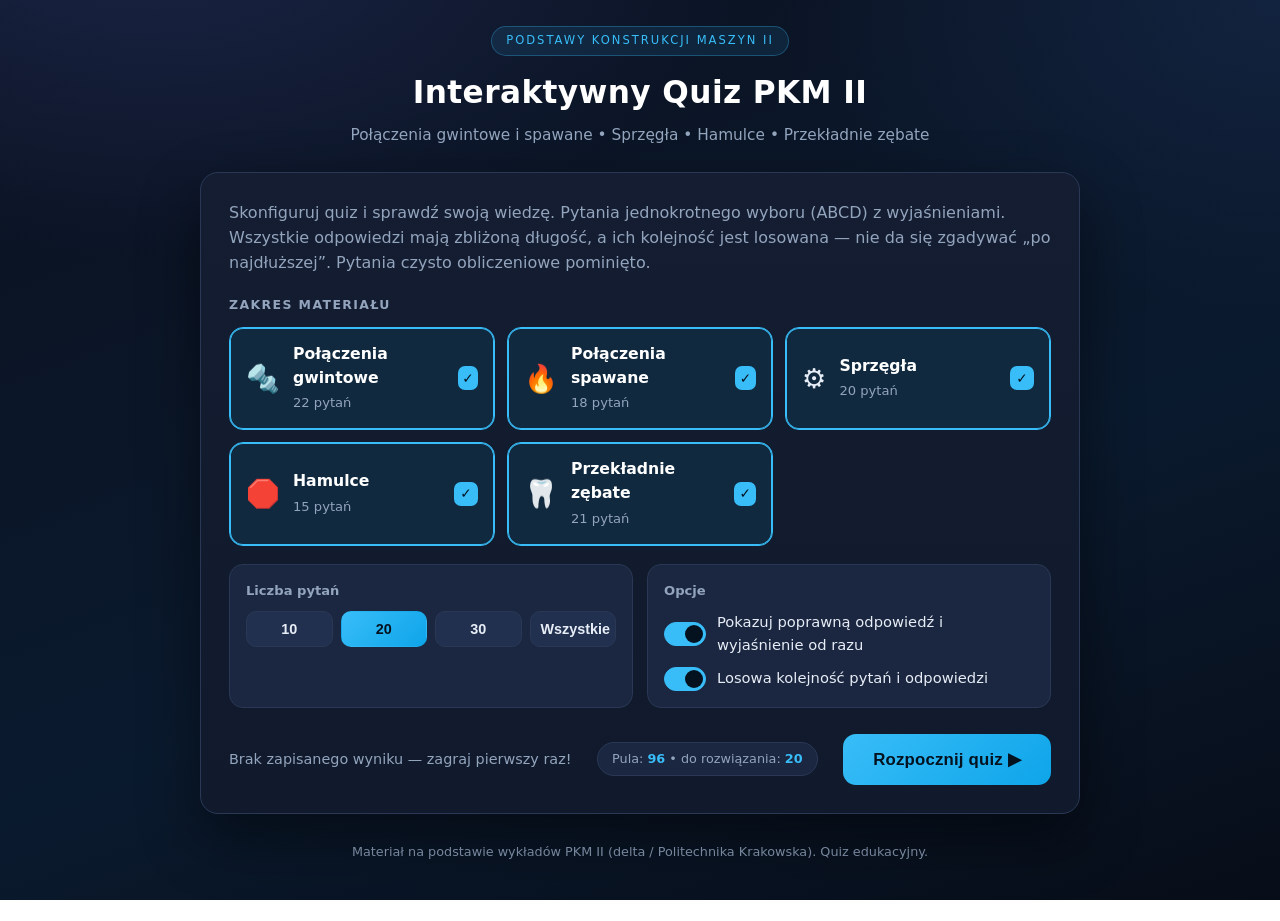
==== commit af79c08a: "Add per-question hint button (formula/clue) revealable in quiz; 'H' shortcut Co-authored-by: Kongziu" ====
--- a/index.html
+++ b/index.html
@@ -57,8 +57,10 @@
     <div class="qtopic" id="qTopic"></div>
     <div class="qtext" id="qText"></div>
     <div class="answers" id="answers"></div>
+    <div class="hintwrap"><button class="btn ghost sm" id="hintBtn" type="button">&#128161; Podpowiedź</button></div>
+    <div class="hintbox" id="hintBox"></div>
     <div class="feedback" id="feedback"></div>
-    <div class="kbd-hint">Skróty: <kbd>A</kbd> <kbd>B</kbd> <kbd>C</kbd> <kbd>D</kbd> lub <kbd>1</kbd>–<kbd>4</kbd> = odpowiedź &nbsp;•&nbsp; <kbd>Enter</kbd> = dalej</div>
+    <div class="kbd-hint">Skróty: <kbd>A</kbd> <kbd>B</kbd> <kbd>C</kbd> <kbd>D</kbd> lub <kbd>1</kbd>–<kbd>4</kbd> = odpowiedź &nbsp;•&nbsp; <kbd>H</kbd> = podpowiedź &nbsp;•&nbsp; <kbd>Enter</kbd> = dalej</div>
     <div class="actions">
       <button class="btn ghost" id="quitBtn">Zakończ</button>
       <button class="btn" id="nextBtn" disabled>Dalej &#8594;</button>
--- a/styles.css
+++ b/styles.css
@@ -109,6 +109,14 @@
 .feedback.no{background:var(--bad-bg);border:1px solid var(--bad)}
 .feedback.no .ftitle{color:#fda4af}
 .feedback .fexp{color:var(--txt);opacity:.92}
+.hintwrap{margin-top:16px}
+#hintBtn{border-color:rgba(251,191,36,.4);color:var(--gold)}
+#hintBtn:hover{border-color:var(--gold);background:rgba(251,191,36,.08)}
+#hintBtn:disabled{opacity:.45}
+.hintbox{margin-top:12px;max-height:0;overflow:hidden;padding:0 16px;border-radius:12px;
+  border:1px solid transparent;background:transparent;font-size:.96rem;color:#fde68a;transition:.28s ease}
+.hintbox.show{max-height:260px;padding:14px 16px;border-color:var(--gold);background:rgba(251,191,36,.1);animation:rise .25s ease both}
+.hintbox b{color:var(--gold)}
 .kbd-hint{margin-top:14px;color:var(--muted);font-size:.78rem;text-align:center}
 .kbd-hint kbd{background:var(--panel3);border:1px solid var(--border);border-bottom-width:2px;border-radius:6px;
   padding:1px 7px;font-size:.76rem;font-family:inherit}
